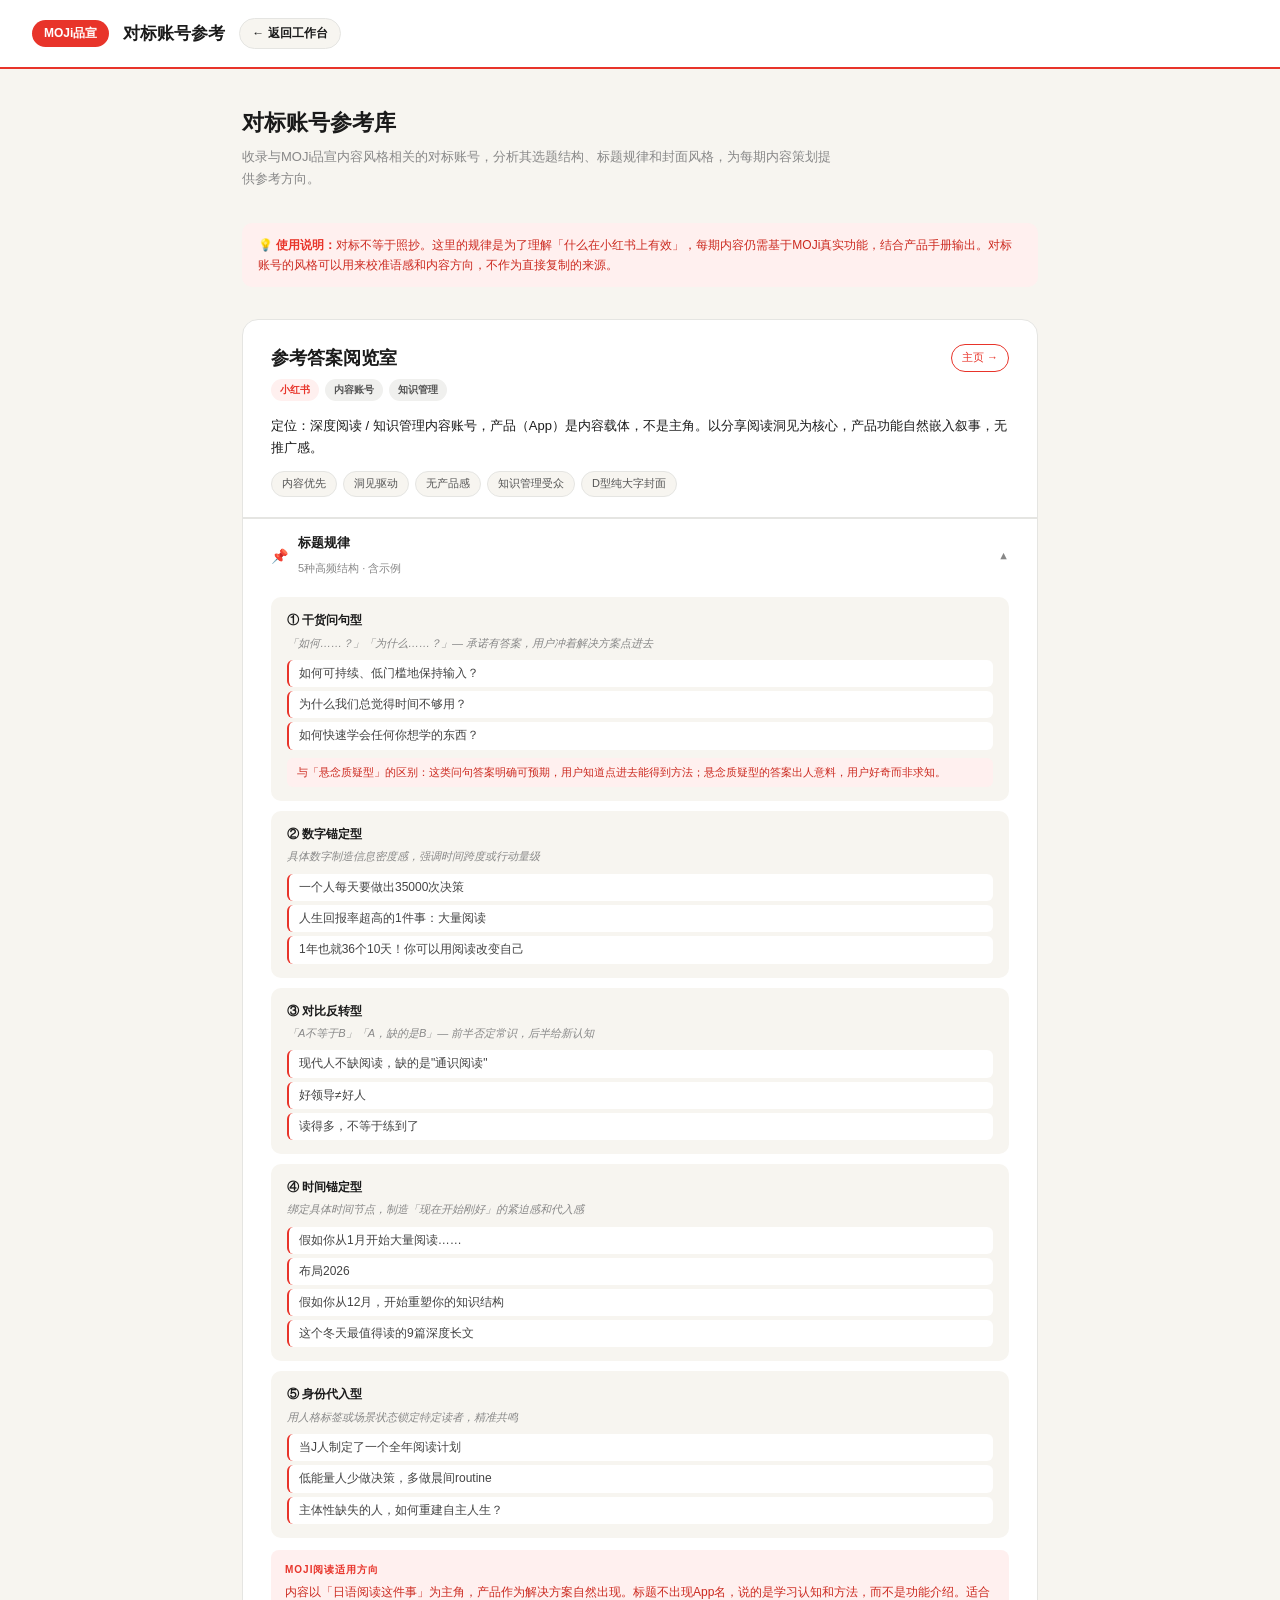
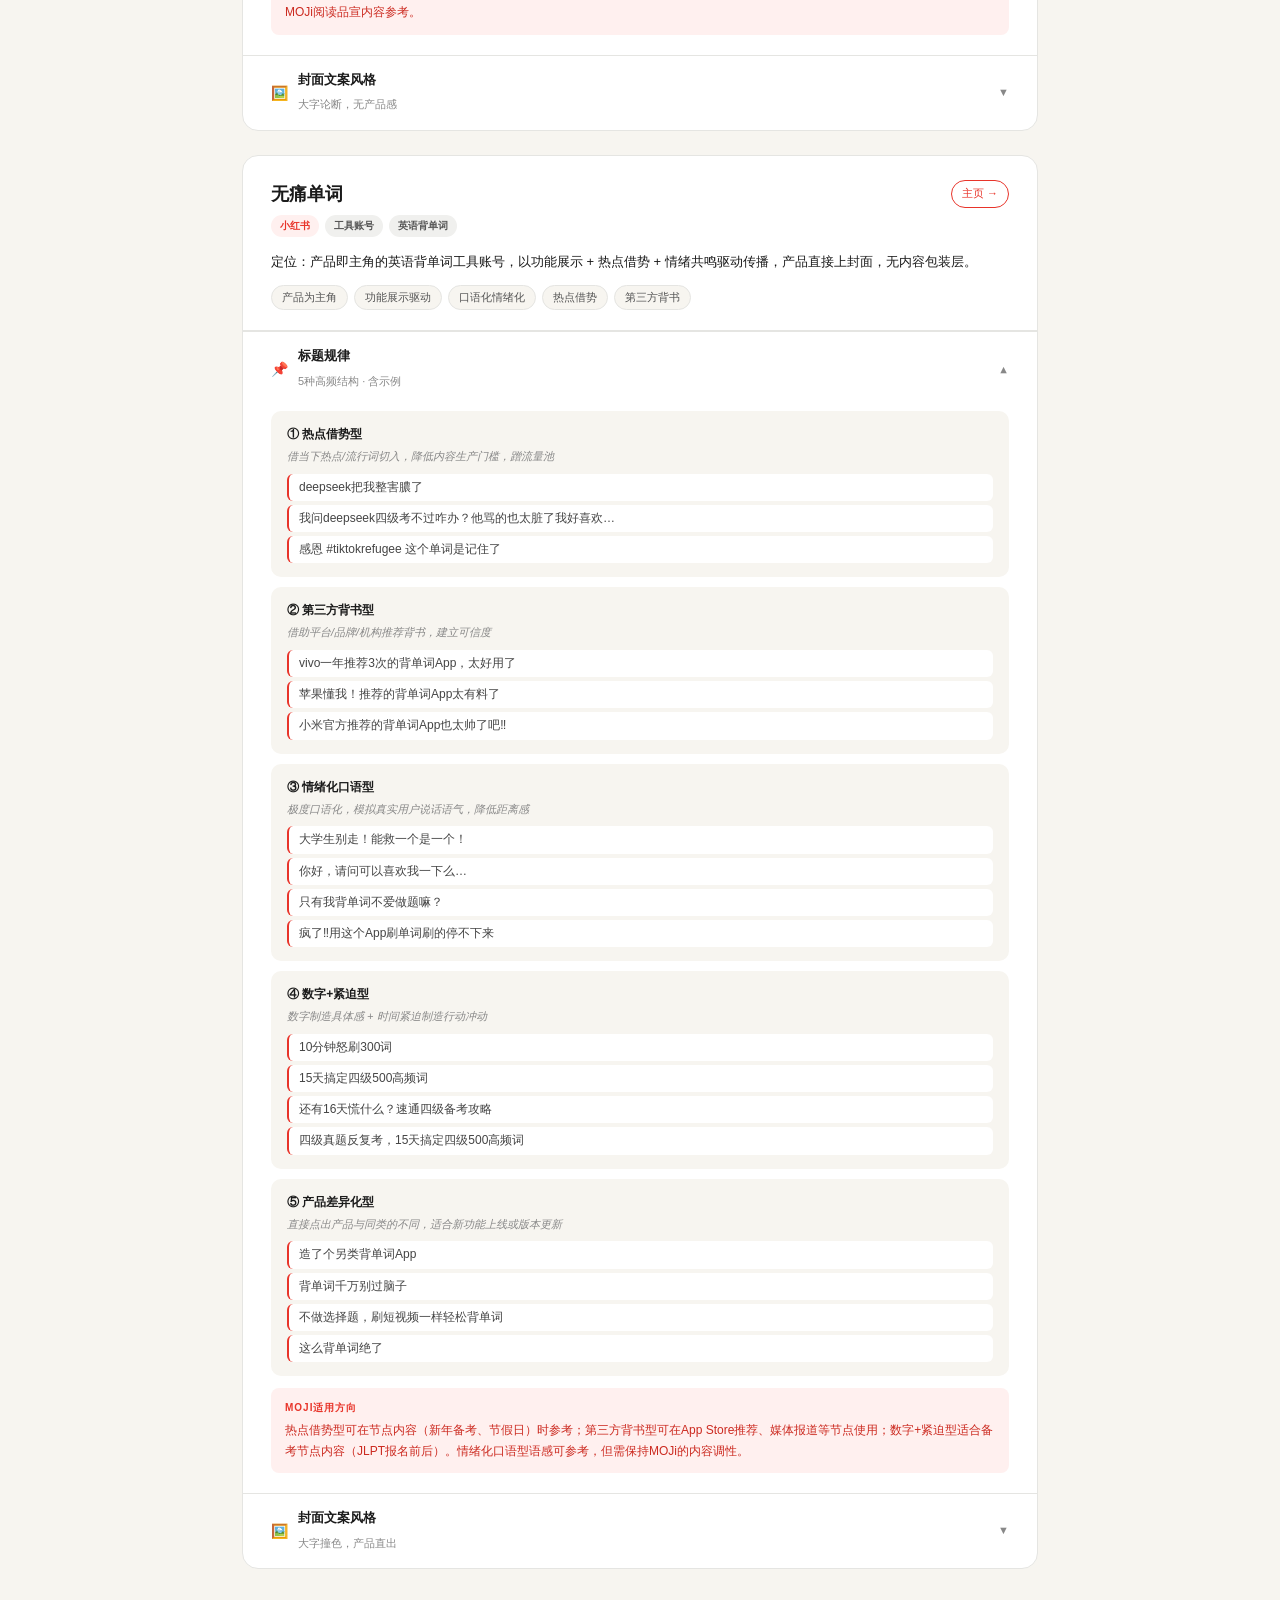
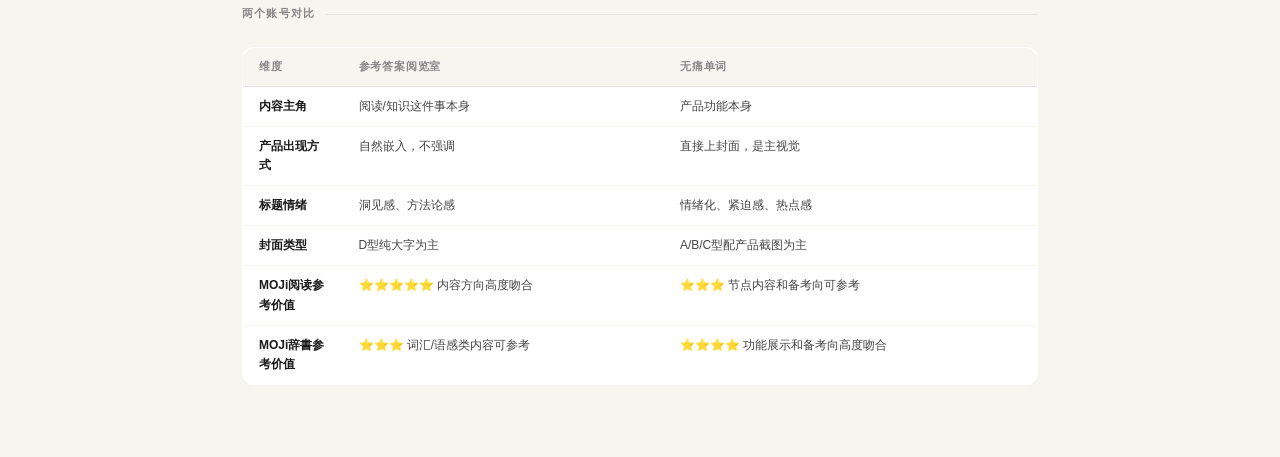
==== moji_benchmark.html @ 703b2803 "Add files via upload" ====
<!DOCTYPE html>
<html lang="zh">
<head>
<meta charset="UTF-8">
<meta name="viewport" content="width=device-width, initial-scale=1.0">
<title>MOJi 对标账号参考</title>
<style>
:root {
  --red: #E8342A;
  --dark-red: #CC2A20;
  --light-red: #FFF0EF;
  --black: #1A1A1A;
  --gray: #888888;
  --bg: #F7F5F0;
  --white: #FFFFFF;
  --border: #E5E5E2;
}
* { box-sizing: border-box; margin: 0; padding: 0; }
body { font-family: -apple-system, "PingFang SC", "Helvetica Neue", sans-serif; background: var(--bg); color: var(--black); line-height: 1.6; }

.header { background: var(--white); border-bottom: 2px solid var(--red); padding: 18px 32px; display: flex; align-items: center; gap: 14px; position: sticky; top: 0; z-index: 100; }
.header-logo { background: var(--red); color: white; font-size: 12px; font-weight: 700; padding: 4px 12px; border-radius: 20px; }
.header-title { font-size: 17px; font-weight: 700; }
.header-sub { font-size: 11px; color: var(--gray); margin-left: auto; }
.back-btn { display: inline-flex; align-items: center; gap: 6px; font-size: 12px; font-weight: 600; color: var(--black); text-decoration: none; padding: 5px 12px; border: 1.5px solid var(--border); border-radius: 20px; background: var(--bg); transition: all 0.15s; }
.back-btn:hover { border-color: var(--red); color: var(--red); background: var(--light-red); }

.main { max-width: 860px; margin: 0 auto; padding: 36px 32px 72px; }

.page-title { font-size: 22px; font-weight: 700; margin-bottom: 6px; }
.page-sub { font-size: 13px; color: var(--gray); line-height: 1.7; margin-bottom: 32px; max-width: 600px; }

/* Notice box */
.notice { background: var(--light-red); border-radius: 10px; padding: 12px 16px; font-size: 12px; color: var(--dark-red); line-height: 1.7; margin-bottom: 32px; }
.notice strong { color: var(--red); }

/* Account card */
.account-card { background: var(--white); border: 1.5px solid var(--border); border-radius: 16px; overflow: hidden; margin-bottom: 24px; }
.account-card-header { padding: 24px 28px 20px; border-bottom: 1px solid var(--border); }
.account-meta { display: flex; align-items: flex-start; justify-content: space-between; gap: 16px; margin-bottom: 14px; }
.account-name { font-size: 18px; font-weight: 700; margin-bottom: 4px; }
.account-badges { display: flex; gap: 6px; flex-wrap: wrap; }
.badge { font-size: 10px; font-weight: 600; padding: 3px 9px; border-radius: 20px; }
.badge-platform { background: #FFF0EF; color: var(--red); }
.badge-type { background: #F0F0EE; color: #555; }
.account-link { font-size: 11px; color: var(--red); text-decoration: none; border: 1px solid var(--red); padding: 4px 10px; border-radius: 20px; white-space: nowrap; flex-shrink: 0; transition: all 0.15s; }
.account-link:hover { background: var(--red); color: white; }
.account-position { font-size: 13px; color: var(--black); line-height: 1.7; margin-bottom: 12px; font-weight: 500; }
.account-tags { display: flex; flex-wrap: wrap; gap: 6px; }
.account-tag { font-size: 11px; padding: 3px 10px; background: var(--bg); border: 1px solid var(--border); border-radius: 20px; color: #555; }

/* Collapse sections */
.account-card-body { padding: 0; }
.collapse-item { border-top: 1px solid var(--border); }
.collapse-trigger { display: flex; align-items: center; justify-content: space-between; padding: 14px 28px; cursor: pointer; user-select: none; transition: background 0.12s; }
.collapse-trigger:hover { background: var(--bg); }
.collapse-trigger-left { display: flex; align-items: center; gap: 10px; }
.collapse-trigger-icon { font-size: 14px; }
.collapse-trigger-title { font-size: 13px; font-weight: 600; color: var(--black); }
.collapse-trigger-hint { font-size: 11px; color: var(--gray); }
.collapse-arrow { font-size: 11px; color: var(--gray); transition: transform 0.2s; }
.collapse-item.open .collapse-arrow { transform: rotate(180deg); }
.collapse-body { display: none; padding: 4px 28px 20px; }
.collapse-item.open .collapse-body { display: block; }

/* Pattern table */
.pattern-list { display: flex; flex-direction: column; gap: 10px; }
.pattern-row { background: var(--bg); border-radius: 10px; padding: 14px 16px; }
.pattern-name { font-size: 12px; font-weight: 700; color: var(--black); margin-bottom: 4px; }
.pattern-template { font-size: 11px; color: var(--gray); margin-bottom: 8px; font-style: italic; }
.pattern-examples { display: flex; flex-direction: column; gap: 4px; }
.pattern-eg { font-size: 12px; color: #444; padding: 4px 10px; background: var(--white); border-radius: 6px; border-left: 2.5px solid var(--red); }
.pattern-tip { margin-top: 8px; font-size: 11px; color: var(--dark-red); padding: 6px 10px; background: var(--light-red); border-radius: 6px; }

/* Cover style section */
.cover-style-grid { display: grid; grid-template-columns: 1fr 1fr; gap: 10px; margin-bottom: 12px; }
.cover-style-card { background: var(--bg); border-radius: 10px; padding: 12px 14px; }
.cover-style-label { font-size: 10px; font-weight: 700; letter-spacing: 1px; text-transform: uppercase; color: var(--gray); margin-bottom: 6px; }
.cover-style-content { font-size: 12px; color: #444; line-height: 1.7; }

/* MOJi apply box */
.moji-apply { margin-top: 12px; padding: 12px 14px; background: var(--light-red); border-radius: 8px; }
.moji-apply-label { font-size: 10px; font-weight: 700; letter-spacing: 1px; text-transform: uppercase; color: var(--red); margin-bottom: 4px; }
.moji-apply-content { font-size: 12px; color: var(--dark-red); line-height: 1.7; }

/* Divider */
.section-divider { display: flex; align-items: center; gap: 10px; margin: 36px 0 24px; }
.section-divider-label { font-size: 11px; font-weight: 700; letter-spacing: 1.2px; text-transform: uppercase; color: var(--gray); white-space: nowrap; }
.section-divider-line { flex: 1; height: 1px; background: var(--border); }

/* Comparison table */
.comparison-table { width: 100%; border-collapse: collapse; background: var(--white); border-radius: 12px; overflow: hidden; border: 1px solid var(--border); }
.comparison-table th { background: var(--bg); font-size: 11px; font-weight: 700; letter-spacing: 0.8px; text-transform: uppercase; color: var(--gray); padding: 10px 16px; text-align: left; border-bottom: 1px solid var(--border); }
.comparison-table td { padding: 10px 16px; font-size: 12px; color: #444; border-bottom: 1px solid var(--bg); line-height: 1.6; vertical-align: top; }
.comparison-table tr:last-child td { border-bottom: none; }
.comparison-table td:first-child { font-weight: 600; color: var(--black); width: 100px; }
</style>
</head>
<body>

<div class="header">
  <span class="header-logo">MOJi品宣</span>
  <span class="header-title">对标账号参考</span>
  <a href="index.html" class="back-btn">← 返回工作台</a>
</div>

<div class="main">

  <div class="page-title">对标账号参考库</div>
  <div class="page-sub">收录与MOJi品宣内容风格相关的对标账号，分析其选题结构、标题规律和封面风格，为每期内容策划提供参考方向。</div>

  <div class="notice">
    💡 <strong>使用说明：</strong>对标不等于照抄。这里的规律是为了理解「什么在小红书上有效」，每期内容仍需基于MOJi真实功能，结合产品手册输出。对标账号的风格可以用来校准语感和内容方向，不作为直接复制的来源。
  </div>

  <!-- ───── 账号1：参考答案阅览室 ───── -->
  <div class="account-card">
    <div class="account-card-header">
      <div class="account-meta">
        <div>
          <div class="account-name">参考答案阅览室</div>
          <div class="account-badges" style="margin-top:6px">
            <span class="badge badge-platform">小红书</span>
            <span class="badge badge-type">内容账号</span>
            <span class="badge badge-type">知识管理</span>
          </div>
        </div>
        <a href="https://www.xiaohongshu.com/user/profile/5d44e926000000001100d215" target="_blank" class="account-link">主页 →</a>
      </div>
      <div class="account-position">定位：深度阅读 / 知识管理内容账号，产品（App）是内容载体，不是主角。以分享阅读洞见为核心，产品功能自然嵌入叙事，无推广感。</div>
      <div class="account-tags">
        <span class="account-tag">内容优先</span>
        <span class="account-tag">洞见驱动</span>
        <span class="account-tag">无产品感</span>
        <span class="account-tag">知识管理受众</span>
        <span class="account-tag">D型纯大字封面</span>
      </div>
    </div>

    <div class="account-card-body">

      <!-- 标题规律 -->
      <div class="collapse-item open">
        <div class="collapse-trigger" onclick="toggleCollapse(this.parentElement)">
          <div class="collapse-trigger-left">
            <span class="collapse-trigger-icon">📌</span>
            <div>
              <div class="collapse-trigger-title">标题规律</div>
              <span class="collapse-trigger-hint">5种高频结构 · 含示例</span>
            </div>
          </div>
          <span class="collapse-arrow">▼</span>
        </div>
        <div class="collapse-body">
          <div class="pattern-list">

            <div class="pattern-row">
              <div class="pattern-name">① 干货问句型</div>
              <div class="pattern-template">「如何……？」「为什么……？」— 承诺有答案，用户冲着解决方案点进去</div>
              <div class="pattern-examples">
                <div class="pattern-eg">如何可持续、低门槛地保持输入？</div>
                <div class="pattern-eg">为什么我们总觉得时间不够用？</div>
                <div class="pattern-eg">如何快速学会任何你想学的东西？</div>
              </div>
              <div class="pattern-tip">与「悬念质疑型」的区别：这类问句答案明确可预期，用户知道点进去能得到方法；悬念质疑型的答案出人意料，用户好奇而非求知。</div>
            </div>

            <div class="pattern-row">
              <div class="pattern-name">② 数字锚定型</div>
              <div class="pattern-template">具体数字制造信息密度感，强调时间跨度或行动量级</div>
              <div class="pattern-examples">
                <div class="pattern-eg">一个人每天要做出35000次决策</div>
                <div class="pattern-eg">人生回报率超高的1件事：大量阅读</div>
                <div class="pattern-eg">1年也就36个10天！你可以用阅读改变自己</div>
              </div>
            </div>

            <div class="pattern-row">
              <div class="pattern-name">③ 对比反转型</div>
              <div class="pattern-template">「A不等于B」「A，缺的是B」— 前半否定常识，后半给新认知</div>
              <div class="pattern-examples">
                <div class="pattern-eg">现代人不缺阅读，缺的是"通识阅读"</div>
                <div class="pattern-eg">好领导≠好人</div>
                <div class="pattern-eg">读得多，不等于练到了</div>
              </div>
            </div>

            <div class="pattern-row">
              <div class="pattern-name">④ 时间锚定型</div>
              <div class="pattern-template">绑定具体时间节点，制造「现在开始刚好」的紧迫感和代入感</div>
              <div class="pattern-examples">
                <div class="pattern-eg">假如你从1月开始大量阅读……</div>
                <div class="pattern-eg">布局2026</div>
                <div class="pattern-eg">假如你从12月，开始重塑你的知识结构</div>
                <div class="pattern-eg">这个冬天最值得读的9篇深度长文</div>
              </div>
            </div>

            <div class="pattern-row">
              <div class="pattern-name">⑤ 身份代入型</div>
              <div class="pattern-template">用人格标签或场景状态锁定特定读者，精准共鸣</div>
              <div class="pattern-examples">
                <div class="pattern-eg">当J人制定了一个全年阅读计划</div>
                <div class="pattern-eg">低能量人少做决策，多做晨间routine</div>
                <div class="pattern-eg">主体性缺失的人，如何重建自主人生？</div>
              </div>
            </div>

          </div>
          <div class="moji-apply">
            <div class="moji-apply-label">MOJi阅读适用方向</div>
            <div class="moji-apply-content">内容以「日语阅读这件事」为主角，产品作为解决方案自然出现。标题不出现App名，说的是学习认知和方法，而不是功能介绍。适合MOJi阅读品宣内容参考。</div>
          </div>
        </div>
      </div>

      <!-- 封面风格 -->
      <div class="collapse-item">
        <div class="collapse-trigger" onclick="toggleCollapse(this.parentElement)">
          <div class="collapse-trigger-left">
            <span class="collapse-trigger-icon">🖼️</span>
            <div>
              <div class="collapse-trigger-title">封面文案风格</div>
              <span class="collapse-trigger-hint">大字论断，无产品感</span>
            </div>
          </div>
          <span class="collapse-arrow">▼</span>
        </div>
        <div class="collapse-body">
          <div class="cover-style-grid">
            <div class="cover-style-card">
              <div class="cover-style-label">文字特征</div>
              <div class="cover-style-content">大字、论断式，不是疑问式。直接放核心观点，不解释、不铺垫。像在分享一个洞见，而不是推销产品。</div>
            </div>
            <div class="cover-style-card">
              <div class="cover-style-label">视觉特征</div>
              <div class="cover-style-content">D型为主（纯大字无手机），偶尔配手机截图作辅助视觉。文字是主角，画面是背景。无产品logo主导版面。</div>
            </div>
            <div class="cover-style-card">
              <div class="cover-style-label">色调</div>
              <div class="cover-style-content">克制、低饱和。黑白灰为主，无撞色，无促销感。视觉语言传递的是「知识/深度」而非「工具/促销」。</div>
            </div>
            <div class="cover-style-card">
              <div class="cover-style-label">示例封面文案</div>
              <div class="cover-style-content">「像刷小红书一样刷文章」<br>「深度阅读，就是节约时间」<br>「每一次阅读，都是复利」</div>
            </div>
          </div>
        </div>
      </div>

    </div>
  </div>


  <!-- ───── 账号2：无痛单词 ───── -->
  <div class="account-card">
    <div class="account-card-header">
      <div class="account-meta">
        <div>
          <div class="account-name">无痛单词</div>
          <div class="account-badges" style="margin-top:6px">
            <span class="badge badge-platform">小红书</span>
            <span class="badge badge-type">工具账号</span>
            <span class="badge badge-type">英语背单词</span>
          </div>
        </div>
        <a href="https://www.xiaohongshu.com/user/profile/61347079000000001f039513" target="_blank" class="account-link">主页 →</a>
      </div>
      <div class="account-position">定位：产品即主角的英语背单词工具账号，以功能展示 + 热点借势 + 情绪共鸣驱动传播，产品直接上封面，无内容包装层。</div>
      <div class="account-tags">
        <span class="account-tag">产品为主角</span>
        <span class="account-tag">功能展示驱动</span>
        <span class="account-tag">口语化情绪化</span>
        <span class="account-tag">热点借势</span>
        <span class="account-tag">第三方背书</span>
      </div>
    </div>

    <div class="account-card-body">

      <!-- 标题规律 -->
      <div class="collapse-item open">
        <div class="collapse-trigger" onclick="toggleCollapse(this.parentElement)">
          <div class="collapse-trigger-left">
            <span class="collapse-trigger-icon">📌</span>
            <div>
              <div class="collapse-trigger-title">标题规律</div>
              <span class="collapse-trigger-hint">5种高频结构 · 含示例</span>
            </div>
          </div>
          <span class="collapse-arrow">▼</span>
        </div>
        <div class="collapse-body">
          <div class="pattern-list">

            <div class="pattern-row">
              <div class="pattern-name">① 热点借势型</div>
              <div class="pattern-template">借当下热点/流行词切入，降低内容生产门槛，蹭流量池</div>
              <div class="pattern-examples">
                <div class="pattern-eg">deepseek把我整害膿了</div>
                <div class="pattern-eg">我问deepseek四级考不过咋办？他骂的也太脏了我好喜欢…</div>
                <div class="pattern-eg">感恩 #tiktokrefugee 这个单词是记住了</div>
              </div>
            </div>

            <div class="pattern-row">
              <div class="pattern-name">② 第三方背书型</div>
              <div class="pattern-template">借助平台/品牌/机构推荐背书，建立可信度</div>
              <div class="pattern-examples">
                <div class="pattern-eg">vivo一年推荐3次的背单词App，太好用了</div>
                <div class="pattern-eg">苹果懂我！推荐的背单词App太有料了</div>
                <div class="pattern-eg">小米官方推荐的背单词App也太帅了吧‼️</div>
              </div>
            </div>

            <div class="pattern-row">
              <div class="pattern-name">③ 情绪化口语型</div>
              <div class="pattern-template">极度口语化，模拟真实用户说话语气，降低距离感</div>
              <div class="pattern-examples">
                <div class="pattern-eg">大学生别走！能救一个是一个！</div>
                <div class="pattern-eg">你好，请问可以喜欢我一下么…</div>
                <div class="pattern-eg">只有我背单词不爱做题嘛？</div>
                <div class="pattern-eg">疯了‼️用这个App刷单词刷的停不下来</div>
              </div>
            </div>

            <div class="pattern-row">
              <div class="pattern-name">④ 数字+紧迫型</div>
              <div class="pattern-template">数字制造具体感 + 时间紧迫制造行动冲动</div>
              <div class="pattern-examples">
                <div class="pattern-eg">10分钟怒刷300词</div>
                <div class="pattern-eg">15天搞定四级500高频词</div>
                <div class="pattern-eg">还有16天慌什么？速通四级备考攻略</div>
                <div class="pattern-eg">四级真题反复考，15天搞定四级500高频词</div>
              </div>
            </div>

            <div class="pattern-row">
              <div class="pattern-name">⑤ 产品差异化型</div>
              <div class="pattern-template">直接点出产品与同类的不同，适合新功能上线或版本更新</div>
              <div class="pattern-examples">
                <div class="pattern-eg">造了个另类背单词App</div>
                <div class="pattern-eg">背单词千万别过脑子</div>
                <div class="pattern-eg">不做选择题，刷短视频一样轻松背单词</div>
                <div class="pattern-eg">这么背单词绝了</div>
              </div>
            </div>

          </div>
          <div class="moji-apply">
            <div class="moji-apply-label">MOJi适用方向</div>
            <div class="moji-apply-content">热点借势型可在节点内容（新年备考、节假日）时参考；第三方背书型可在App Store推荐、媒体报道等节点使用；数字+紧迫型适合备考节点内容（JLPT报名前后）。情绪化口语型语感可参考，但需保持MOJi的内容调性。</div>
          </div>
        </div>
      </div>

      <!-- 封面风格 -->
      <div class="collapse-item">
        <div class="collapse-trigger" onclick="toggleCollapse(this.parentElement)">
          <div class="collapse-trigger-left">
            <span class="collapse-trigger-icon">🖼️</span>
            <div>
              <div class="collapse-trigger-title">封面文案风格</div>
              <span class="collapse-trigger-hint">大字撞色，产品直出</span>
            </div>
          </div>
          <span class="collapse-arrow">▼</span>
        </div>
        <div class="collapse-body">
          <div class="cover-style-grid">
            <div class="cover-style-card">
              <div class="cover-style-label">文字特征</div>
              <div class="cover-style-content">大字撞色，极度口语化，情绪浓度高。封面直接标注产品名，像用户自发晒图，不像品牌广告。</div>
            </div>
            <div class="cover-style-card">
              <div class="cover-style-label">视觉特征</div>
              <div class="cover-style-content">产品截图/App Icon直接上封面，A/B/C型为主。配色高饱和（橙+绿+黑+白），视觉冲击强，无克制感。</div>
            </div>
            <div class="cover-style-card">
              <div class="cover-style-label">色调</div>
              <div class="cover-style-content">橙色、绿色、黑色为主色，高对比度。传递活力、轻松、年轻化氛围，与「无痛」品牌调性一致。</div>
            </div>
            <div class="cover-style-card">
              <div class="cover-style-label">示例封面文案</div>
              <div class="cover-style-content">「背单词千万别过脑子」<br>「抱紧佛脚，四级必过」<br>「BANG！一键背单词」</div>
            </div>
          </div>
        </div>
      </div>

    </div>
  </div>


  <!-- ───── 账号对比总结 ───── -->
  <div class="section-divider">
    <span class="section-divider-label">两个账号对比</span>
    <div class="section-divider-line"></div>
  </div>

  <table class="comparison-table">
    <thead>
      <tr>
        <th>维度</th>
        <th>参考答案阅览室</th>
        <th>无痛单词</th>
      </tr>
    </thead>
    <tbody>
      <tr>
        <td>内容主角</td>
        <td>阅读/知识这件事本身</td>
        <td>产品功能本身</td>
      </tr>
      <tr>
        <td>产品出现方式</td>
        <td>自然嵌入，不强调</td>
        <td>直接上封面，是主视觉</td>
      </tr>
      <tr>
        <td>标题情绪</td>
        <td>洞见感、方法论感</td>
        <td>情绪化、紧迫感、热点感</td>
      </tr>
      <tr>
        <td>封面类型</td>
        <td>D型纯大字为主</td>
        <td>A/B/C型配产品截图为主</td>
      </tr>
      <tr>
        <td>MOJi阅读参考价值</td>
        <td>⭐⭐⭐⭐⭐ 内容方向高度吻合</td>
        <td>⭐⭐⭐ 节点内容和备考向可参考</td>
      </tr>
      <tr>
        <td>MOJi辞書参考价值</td>
        <td>⭐⭐⭐ 词汇/语感类内容可参考</td>
        <td>⭐⭐⭐⭐ 功能展示和备考向高度吻合</td>
      </tr>
    </tbody>
  </table>

</div>

<script>
function toggleCollapse(item) {
  item.classList.toggle('open');
}
</script>
</body>
</html>
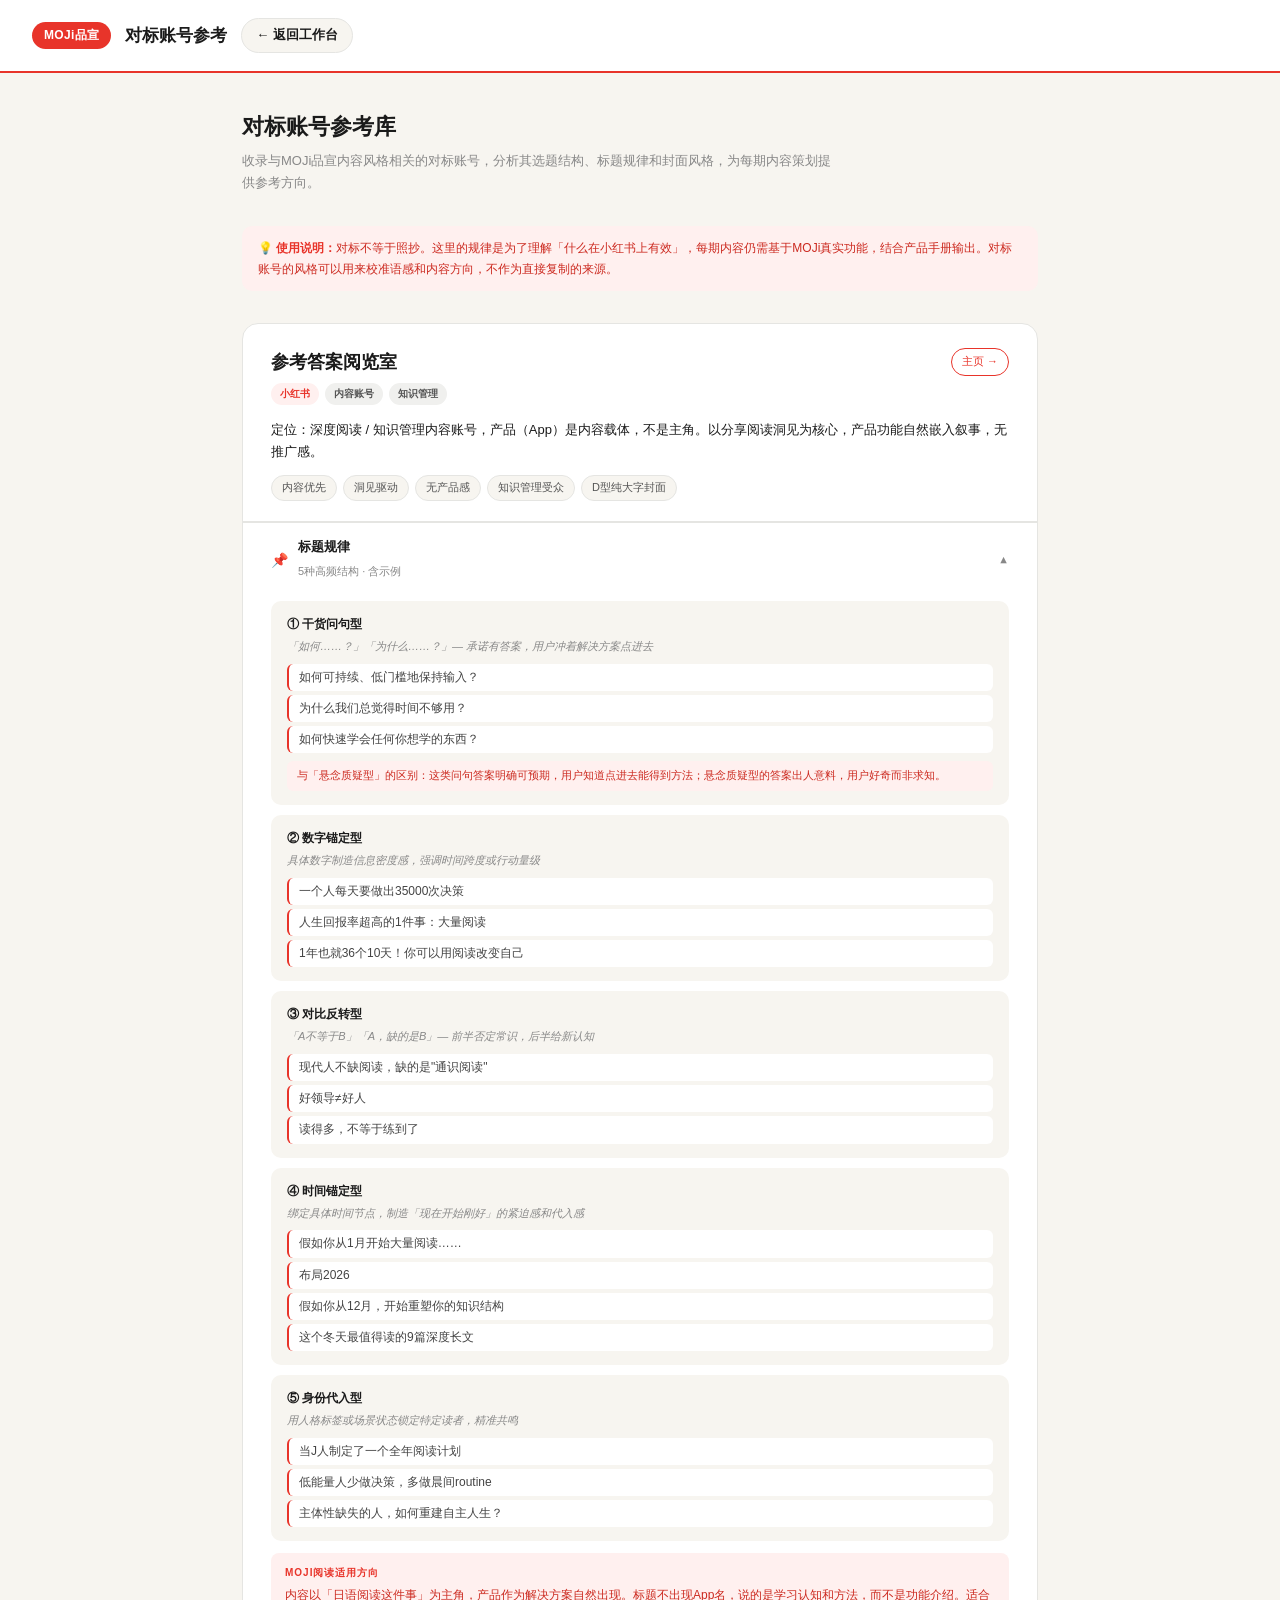
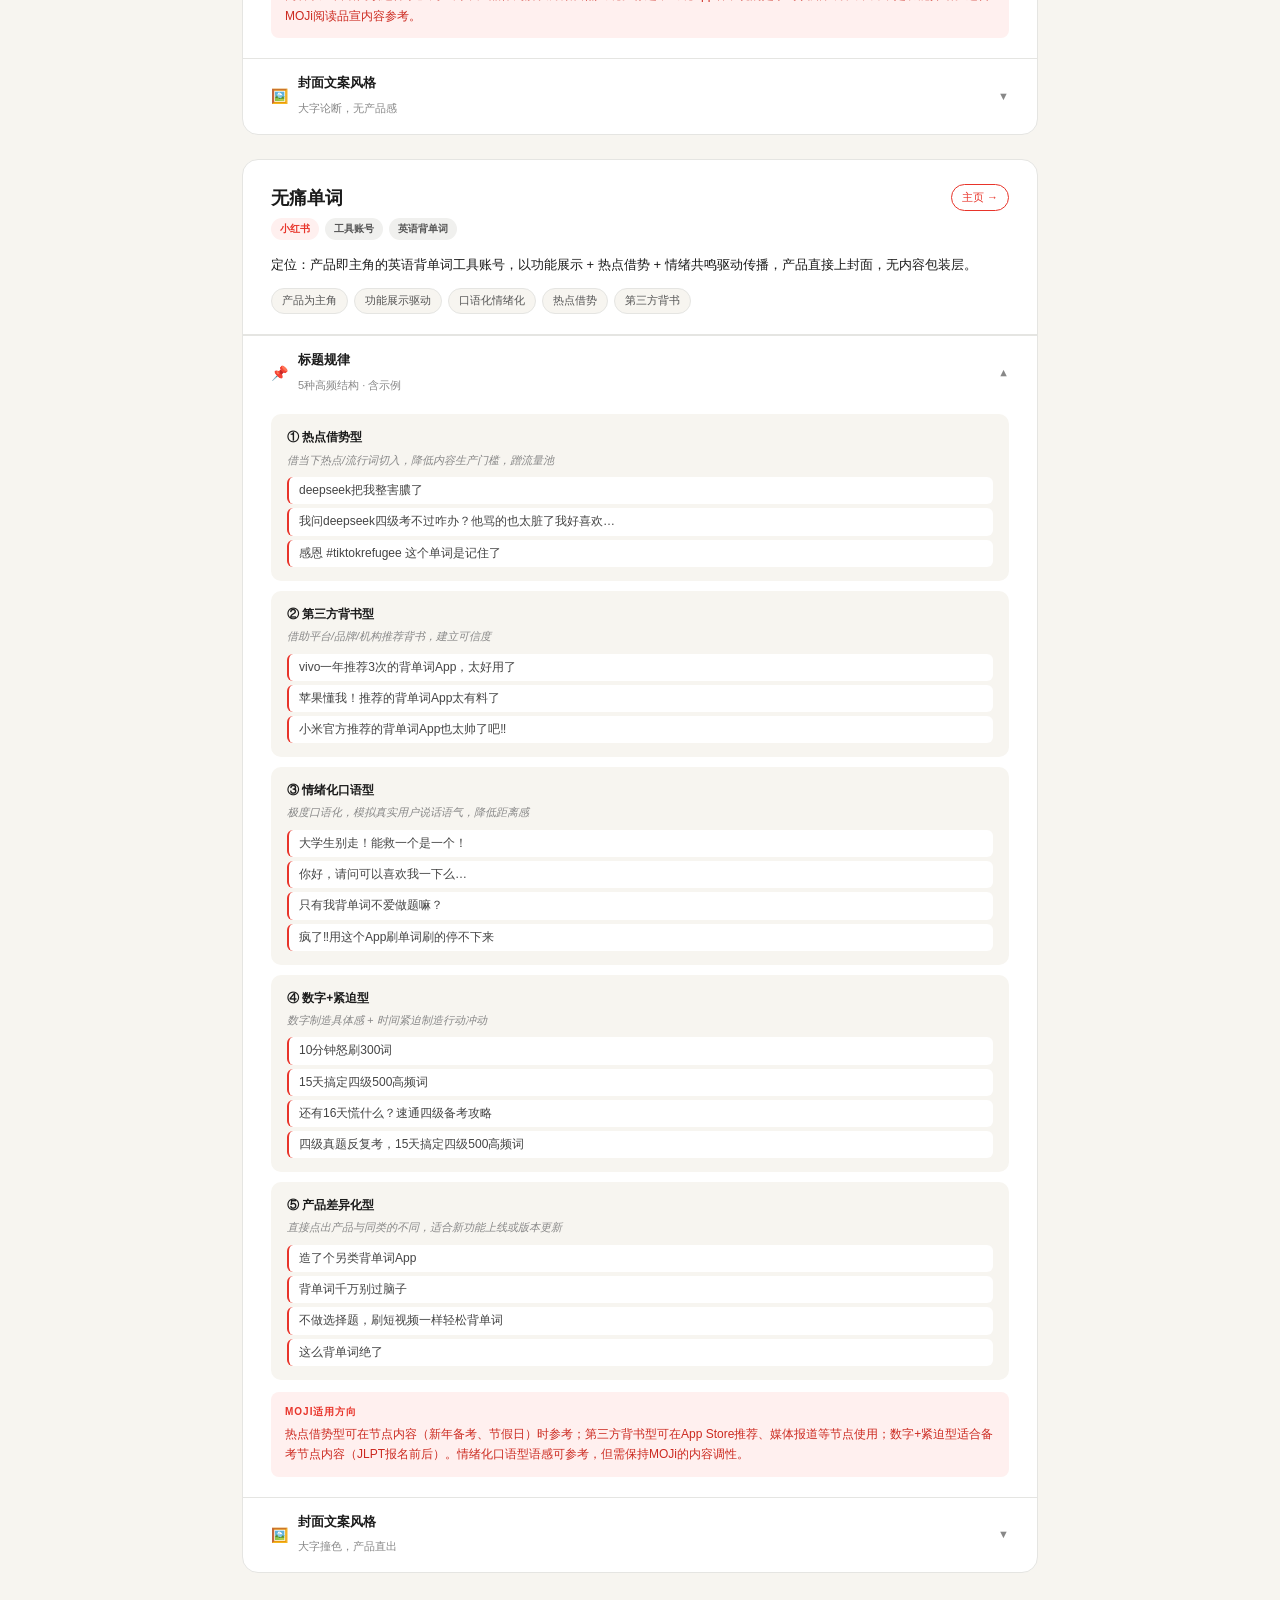
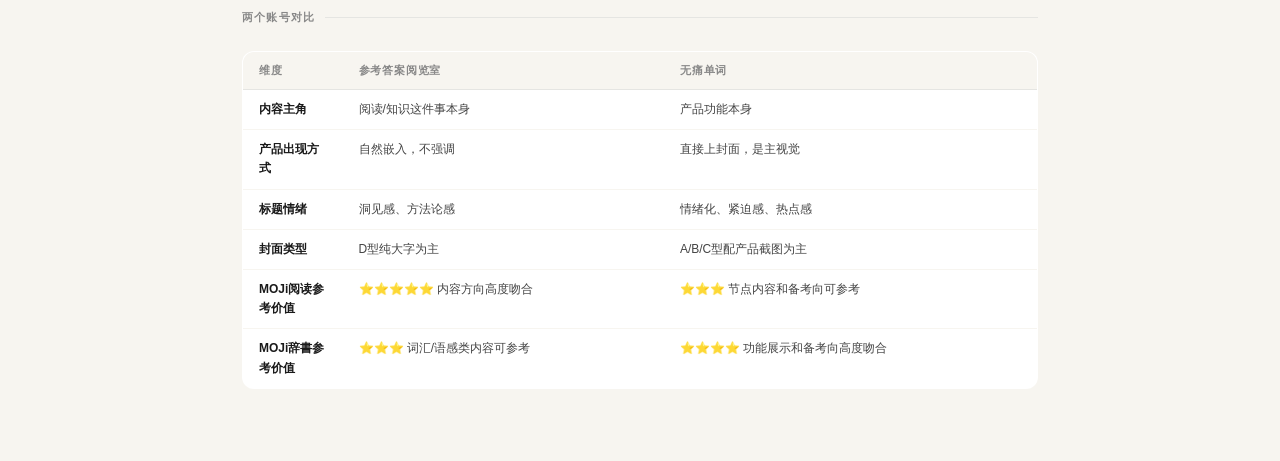
==== commit 4c310091: "Add files via upload" ====
--- a/moji_benchmark.html
+++ b/moji_benchmark.html
@@ -4,27 +4,8 @@
 <meta charset="UTF-8">
 <meta name="viewport" content="width=device-width, initial-scale=1.0">
 <title>MOJi 对标账号参考</title>
+<link rel="stylesheet" href="shared.css">
 <style>
-:root {
-  --red: #E8342A;
-  --dark-red: #CC2A20;
-  --light-red: #FFF0EF;
-  --black: #1A1A1A;
-  --gray: #888888;
-  --bg: #F7F5F0;
-  --white: #FFFFFF;
-  --border: #E5E5E2;
-}
-* { box-sizing: border-box; margin: 0; padding: 0; }
-body { font-family: -apple-system, "PingFang SC", "Helvetica Neue", sans-serif; background: var(--bg); color: var(--black); line-height: 1.6; }
-
-.header { background: var(--white); border-bottom: 2px solid var(--red); padding: 18px 32px; display: flex; align-items: center; gap: 14px; position: sticky; top: 0; z-index: 100; }
-.header-logo { background: var(--red); color: white; font-size: 12px; font-weight: 700; padding: 4px 12px; border-radius: 20px; }
-.header-title { font-size: 17px; font-weight: 700; }
-.header-sub { font-size: 11px; color: var(--gray); margin-left: auto; }
-.back-btn { display: inline-flex; align-items: center; gap: 6px; font-size: 12px; font-weight: 600; color: var(--black); text-decoration: none; padding: 5px 12px; border: 1.5px solid var(--border); border-radius: 20px; background: var(--bg); transition: all 0.15s; }
-.back-btn:hover { border-color: var(--red); color: var(--red); background: var(--light-red); }
-
 .main { max-width: 860px; margin: 0 auto; padding: 36px 32px 72px; }
 
 .page-title { font-size: 22px; font-weight: 700; margin-bottom: 6px; }
--- a/shared.css
+++ b/shared.css
@@ -0,0 +1,86 @@
+/* ============================================
+   MOJi 品宣工作台 · 公共样式
+   Brand toolkit shared styles
+   ============================================ */
+
+/* ── 颜色变量 ── */
+:root {
+  --red: #E8342A;
+  --dark-red: #CC2A20;
+  --light-red: #FFF0EF;
+  --black: #1A1A1A;
+  --gray: #888888;
+  --light-gray: #F0F0EE;
+  --bg: #F7F5F0;
+  --white: #FFFFFF;
+  --border: #E5E5E2;
+  --blue: #185FA5;
+  --step-line: #E5E5E2;
+}
+
+/* ── Reset ── */
+* { box-sizing: border-box; margin: 0; padding: 0; }
+
+body {
+  font-family: -apple-system, "PingFang SC", "Helvetica Neue", sans-serif;
+  background: var(--bg);
+  color: var(--black);
+  line-height: 1.6;
+}
+
+/* ── Header (5 个页面统一) ── */
+.header {
+  background: var(--white);
+  border-bottom: 2px solid var(--red);
+  padding: 18px 32px;
+  display: flex;
+  align-items: center;
+  gap: 14px;
+  position: sticky;
+  top: 0;
+  z-index: 100;
+}
+.header-logo {
+  background: var(--red);
+  color: white;
+  font-size: 12px;
+  font-weight: 700;
+  padding: 4px 12px;
+  border-radius: 20px;
+  letter-spacing: 0.3px;
+  flex-shrink: 0;
+}
+.header-title { font-size: 17px; font-weight: 700; }
+.header-sub {
+  font-size: 11px;
+  color: var(--gray);
+  margin-left: auto;
+  white-space: nowrap;
+}
+
+/* ── 返回按钮 ── */
+.back-btn {
+  display: inline-flex;
+  align-items: center;
+  gap: 6px;
+  font-size: 13px;
+  font-weight: 600;
+  color: var(--black);
+  text-decoration: none;
+  padding: 6px 14px;
+  border: 1.5px solid var(--border);
+  border-radius: 20px;
+  background: var(--bg);
+  transition: all 0.15s;
+}
+.back-btn:hover {
+  border-color: var(--red);
+  color: var(--red);
+  background: var(--light-red);
+}
+
+/* ── 移动端 header 适配 ── */
+@media (max-width: 720px) {
+  .header { padding: 16px 20px; }
+  .header-sub { display: none; }
+}
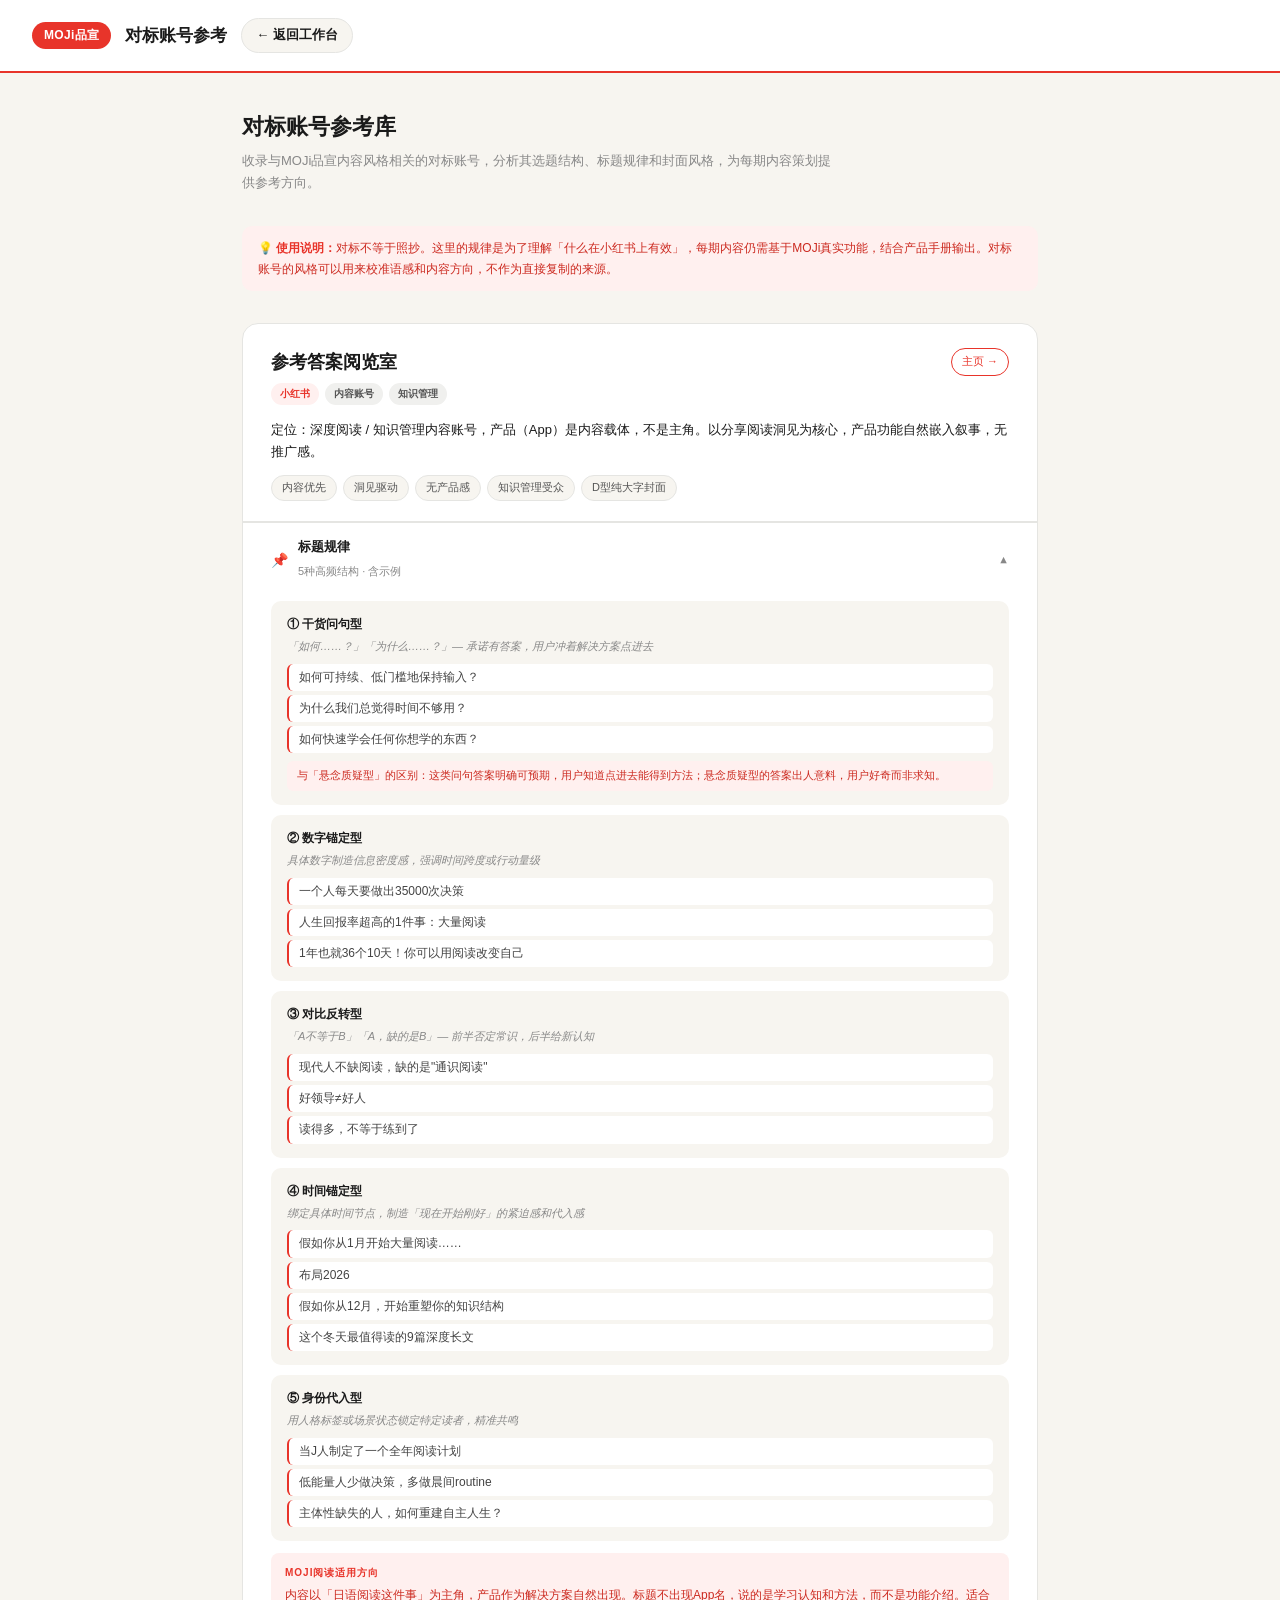
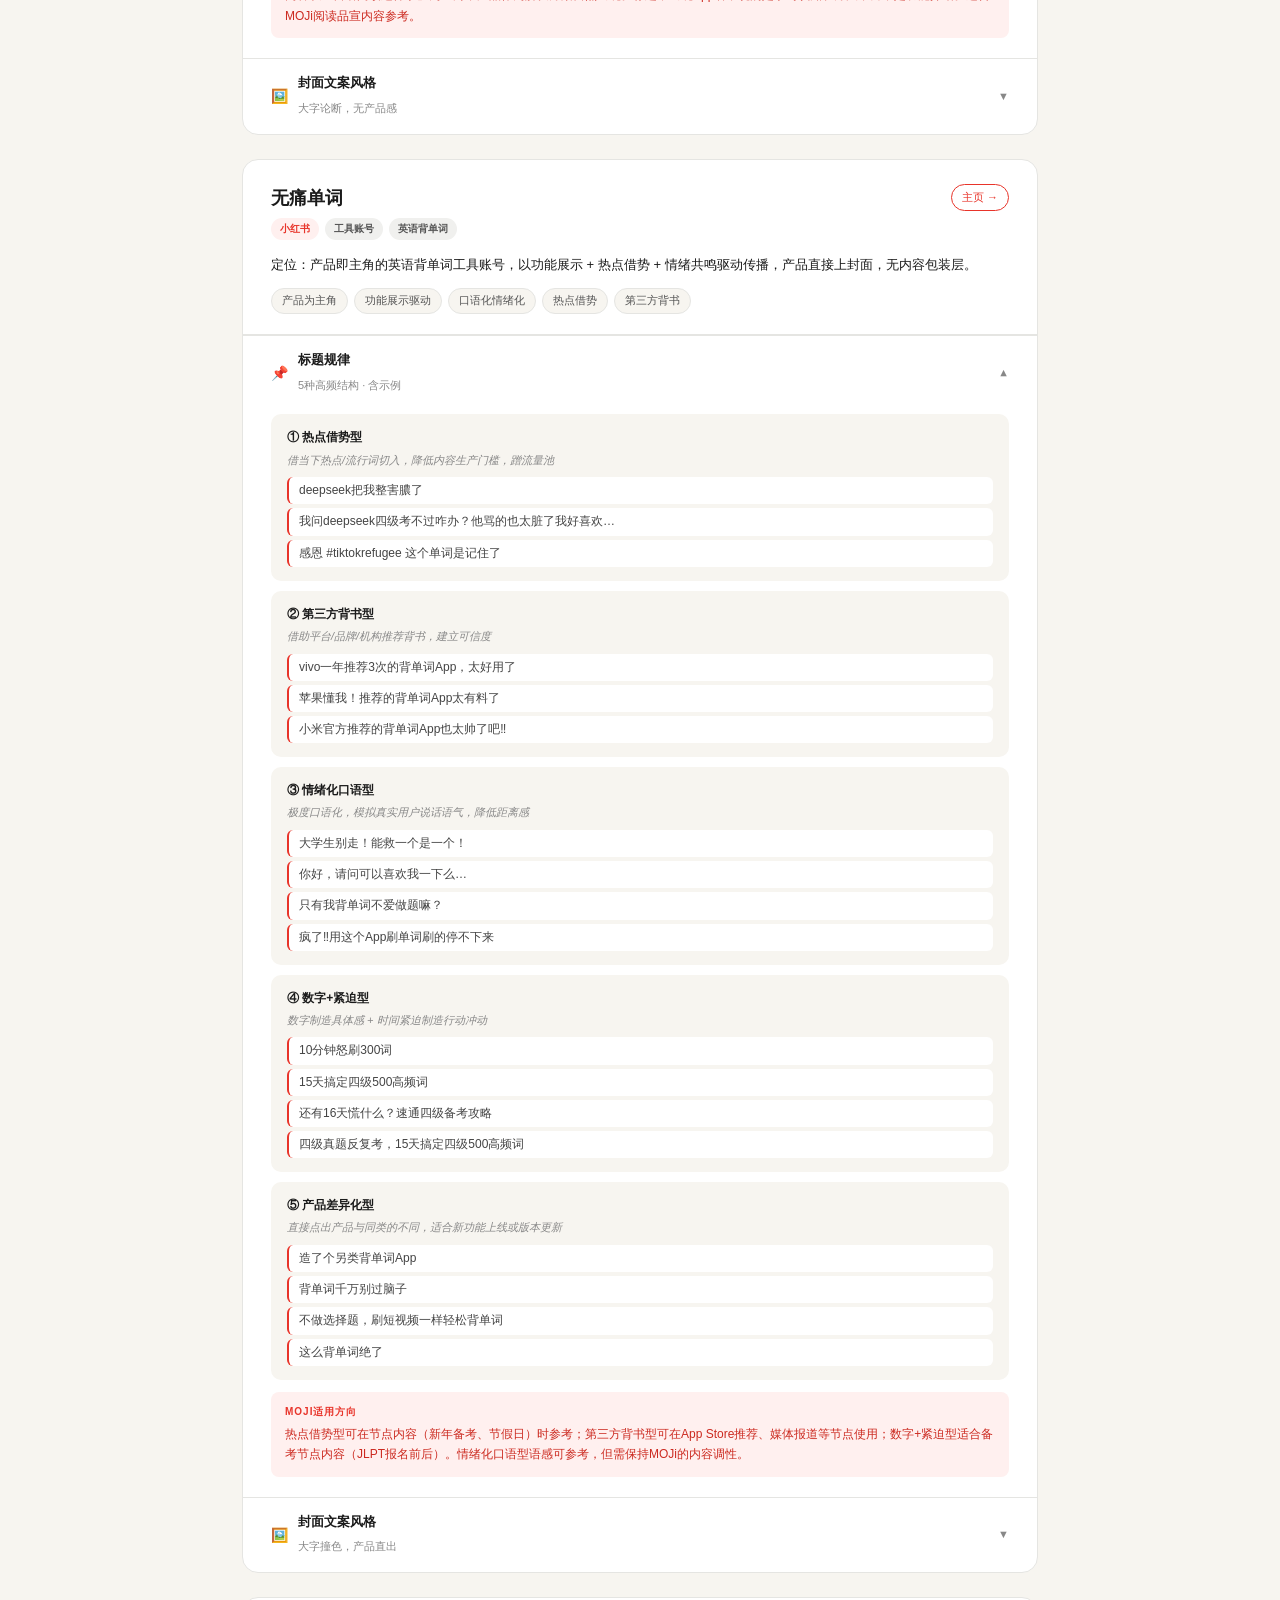
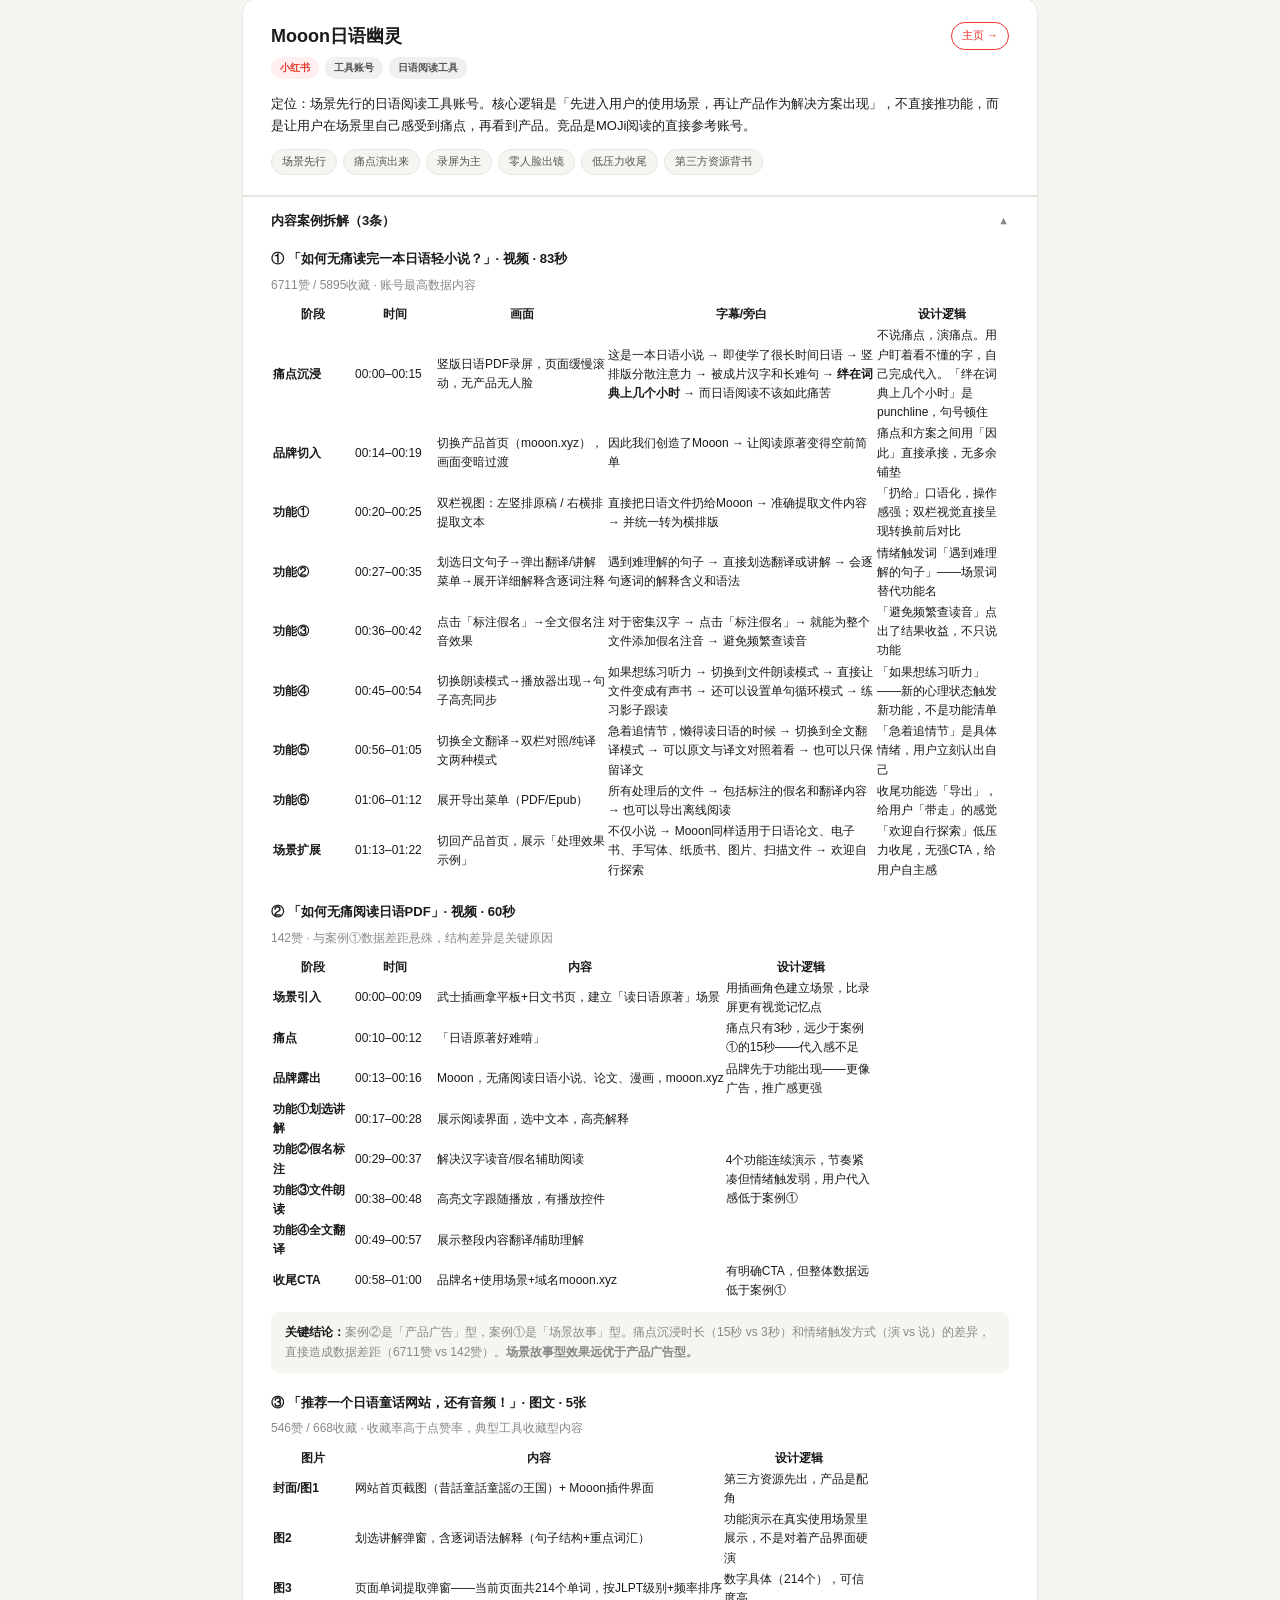
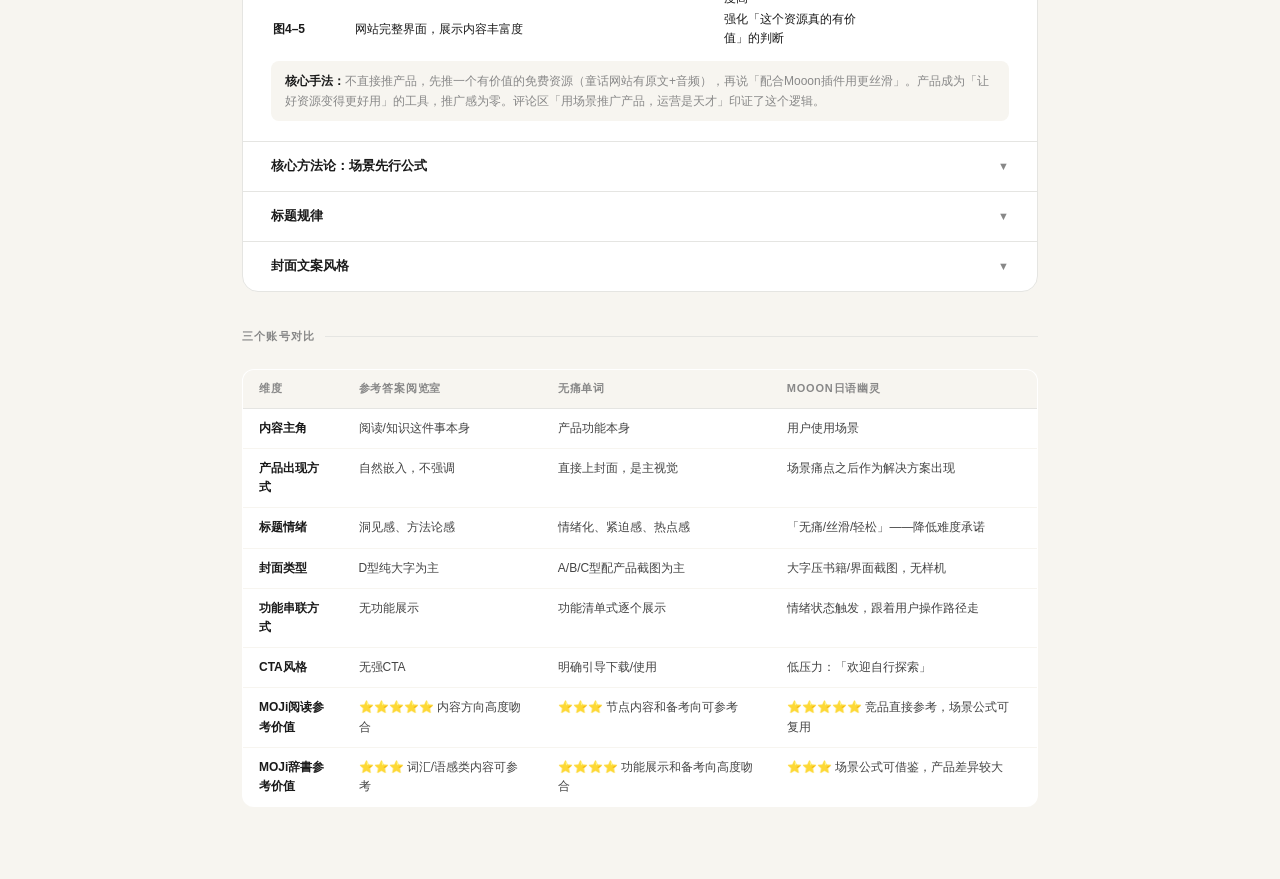
==== commit 1a2dbd2e: "Add files via upload" ====
--- a/moji_benchmark.html
+++ b/moji_benchmark.html
@@ -373,9 +373,254 @@
   </div>
 
 
+  <!-- ───── 账号3：Mooon日语幽灵 ───── -->
+  <div class="account-card">
+    <div class="account-card-header">
+      <div class="account-meta">
+        <div>
+          <div class="account-name">Mooon日语幽灵</div>
+          <div class="account-badges" style="margin-top:6px">
+            <span class="badge badge-platform">小红书</span>
+            <span class="badge badge-type">工具账号</span>
+            <span class="badge badge-type">日语阅读工具</span>
+          </div>
+        </div>
+        <a href="https://www.xiaohongshu.com/user/profile/6760a99e000000000402d3f3" target="_blank" class="account-link">主页 →</a>
+      </div>
+      <div class="account-position">定位：场景先行的日语阅读工具账号。核心逻辑是「先进入用户的使用场景，再让产品作为解决方案出现」，不直接推功能，而是让用户在场景里自己感受到痛点，再看到产品。竞品是MOJi阅读的直接参考账号。</div>
+      <div class="account-tags">
+        <span class="account-tag">场景先行</span>
+        <span class="account-tag">痛点演出来</span>
+        <span class="account-tag">录屏为主</span>
+        <span class="account-tag">零人脸出镜</span>
+        <span class="account-tag">低压力收尾</span>
+        <span class="account-tag">第三方资源背书</span>
+      </div>
+    </div>
+
+    <div class="account-card-body">
+
+      <!-- 内容拆解 -->
+      <div class="collapse-item open" onclick="toggleCollapse(this)">
+        <div class="collapse-trigger">
+          <div class="collapse-trigger-title">内容案例拆解（3条）</div>
+          <div class="collapse-arrow">▼</div>
+        </div>
+        <div class="collapse-body">
+
+          <!-- 案例1 -->
+          <div style="margin-bottom:20px">
+            <div style="font-size:13px;font-weight:700;color:var(--black);margin-bottom:6px">① 「如何无痛读完一本日语轻小说？」· 视频 · 83秒</div>
+            <div style="font-size:12px;color:var(--gray);margin-bottom:8px">6711赞 / 5895收藏 · 账号最高数据内容</div>
+            <table class="compare-table" style="font-size:12px">
+              <thead>
+                <tr><th style="width:80px">阶段</th><th style="width:80px">时间</th><th>画面</th><th>字幕/旁白</th><th style="width:130px">设计逻辑</th></tr>
+              </thead>
+              <tbody>
+                <tr>
+                  <td><strong>痛点沉浸</strong></td>
+                  <td>00:00–00:15</td>
+                  <td>竖版日语PDF录屏，页面缓慢滚动，无产品无人脸</td>
+                  <td>这是一本日语小说 → 即使学了很长时间日语 → 竖排版分散注意力 → 被成片汉字和长难句 → <strong>绊在词典上几个小时</strong> → 而日语阅读不该如此痛苦</td>
+                  <td>不说痛点，演痛点。用户盯着看不懂的字，自己完成代入。「绊在词典上几个小时」是punchline，句号顿住</td>
+                </tr>
+                <tr>
+                  <td><strong>品牌切入</strong></td>
+                  <td>00:14–00:19</td>
+                  <td>切换产品首页（mooon.xyz），画面变暗过渡</td>
+                  <td>因此我们创造了Mooon → 让阅读原著变得空前简单</td>
+                  <td>痛点和方案之间用「因此」直接承接，无多余铺垫</td>
+                </tr>
+                <tr>
+                  <td><strong>功能①</strong></td>
+                  <td>00:20–00:25</td>
+                  <td>双栏视图：左竖排原稿 / 右横排提取文本</td>
+                  <td>直接把日语文件扔给Mooon → 准确提取文件内容 → 并统一转为横排版</td>
+                  <td>「扔给」口语化，操作感强；双栏视觉直接呈现转换前后对比</td>
+                </tr>
+                <tr>
+                  <td><strong>功能②</strong></td>
+                  <td>00:27–00:35</td>
+                  <td>划选日文句子→弹出翻译/讲解菜单→展开详细解释含逐词注释</td>
+                  <td>遇到难理解的句子 → 直接划选翻译或讲解 → 会逐句逐词的解释含义和语法</td>
+                  <td>情绪触发词「遇到难理解的句子」——场景词替代功能名</td>
+                </tr>
+                <tr>
+                  <td><strong>功能③</strong></td>
+                  <td>00:36–00:42</td>
+                  <td>点击「标注假名」→全文假名注音效果</td>
+                  <td>对于密集汉字 → 点击「标注假名」→ 就能为整个文件添加假名注音 → 避免频繁查读音</td>
+                  <td>「避免频繁查读音」点出了结果收益，不只说功能</td>
+                </tr>
+                <tr>
+                  <td><strong>功能④</strong></td>
+                  <td>00:45–00:54</td>
+                  <td>切换朗读模式→播放器出现→句子高亮同步</td>
+                  <td>如果想练习听力 → 切换到文件朗读模式 → 直接让文件变成有声书 → 还可以设置单句循环模式 → 练习影子跟读</td>
+                  <td>「如果想练习听力」——新的心理状态触发新功能，不是功能清单</td>
+                </tr>
+                <tr>
+                  <td><strong>功能⑤</strong></td>
+                  <td>00:56–01:05</td>
+                  <td>切换全文翻译→双栏对照/纯译文两种模式</td>
+                  <td>急着追情节，懒得读日语的时候 → 切换到全文翻译模式 → 可以原文与译文对照着看 → 也可以只保留译文</td>
+                  <td>「急着追情节」是具体情绪，用户立刻认出自己</td>
+                </tr>
+                <tr>
+                  <td><strong>功能⑥</strong></td>
+                  <td>01:06–01:12</td>
+                  <td>展开导出菜单（PDF/Epub）</td>
+                  <td>所有处理后的文件 → 包括标注的假名和翻译内容 → 也可以导出离线阅读</td>
+                  <td>收尾功能选「导出」，给用户「带走」的感觉</td>
+                </tr>
+                <tr>
+                  <td><strong>场景扩展</strong></td>
+                  <td>01:13–01:22</td>
+                  <td>切回产品首页，展示「处理效果示例」</td>
+                  <td>不仅小说 → Mooon同样适用于日语论文、电子书、手写体、纸质书、图片、扫描文件 → 欢迎自行探索</td>
+                  <td>「欢迎自行探索」低压力收尾，无强CTA，给用户自主感</td>
+                </tr>
+              </tbody>
+            </table>
+          </div>
+
+          <!-- 案例2 -->
+          <div style="margin-bottom:20px">
+            <div style="font-size:13px;font-weight:700;color:var(--black);margin-bottom:6px">② 「如何无痛阅读日语PDF」· 视频 · 60秒</div>
+            <div style="font-size:12px;color:var(--gray);margin-bottom:8px">142赞 · 与案例①数据差距悬殊，结构差异是关键原因</div>
+            <table class="compare-table" style="font-size:12px">
+              <thead>
+                <tr><th style="width:80px">阶段</th><th style="width:80px">时间</th><th>内容</th><th style="width:150px">设计逻辑</th></tr>
+              </thead>
+              <tbody>
+                <tr><td><strong>场景引入</strong></td><td>00:00–00:09</td><td>武士插画拿平板+日文书页，建立「读日语原著」场景</td><td>用插画角色建立场景，比录屏更有视觉记忆点</td></tr>
+                <tr><td><strong>痛点</strong></td><td>00:10–00:12</td><td>「日语原著好难啃」</td><td>痛点只有3秒，远少于案例①的15秒——代入感不足</td></tr>
+                <tr><td><strong>品牌露出</strong></td><td>00:13–00:16</td><td>Mooon，无痛阅读日语小说、论文、漫画，mooon.xyz</td><td>品牌先于功能出现——更像广告，推广感更强</td></tr>
+                <tr><td><strong>功能①划选讲解</strong></td><td>00:17–00:28</td><td>展示阅读界面，选中文本，高亮解释</td><td rowspan="4">4个功能连续演示，节奏紧凑但情绪触发弱，用户代入感低于案例①</td></tr>
+                <tr><td><strong>功能②假名标注</strong></td><td>00:29–00:37</td><td>解决汉字读音/假名辅助阅读</td></tr>
+                <tr><td><strong>功能③文件朗读</strong></td><td>00:38–00:48</td><td>高亮文字跟随播放，有播放控件</td></tr>
+                <tr><td><strong>功能④全文翻译</strong></td><td>00:49–00:57</td><td>展示整段内容翻译/辅助理解</td></tr>
+                <tr><td><strong>收尾CTA</strong></td><td>00:58–01:00</td><td>品牌名+使用场景+域名mooon.xyz</td><td>有明确CTA，但整体数据远低于案例①</td></tr>
+              </tbody>
+            </table>
+            <div style="background:var(--bg);border-radius:8px;padding:10px 14px;font-size:12px;color:var(--gray);line-height:1.7;margin-top:10px">
+              <strong style="color:var(--black)">关键结论：</strong>案例②是「产品广告」型，案例①是「场景故事」型。痛点沉浸时长（15秒 vs 3秒）和情绪触发方式（演 vs 说）的差异，直接造成数据差距（6711赞 vs 142赞）。<strong>场景故事型效果远优于产品广告型。</strong>
+            </div>
+          </div>
+
+          <!-- 案例3 -->
+          <div>
+            <div style="font-size:13px;font-weight:700;color:var(--black);margin-bottom:6px">③ 「推荐一个日语童话网站，还有音频！」· 图文 · 5张</div>
+            <div style="font-size:12px;color:var(--gray);margin-bottom:8px">546赞 / 668收藏 · 收藏率高于点赞率，典型工具收藏型内容</div>
+            <table class="compare-table" style="font-size:12px">
+              <thead>
+                <tr><th style="width:80px">图片</th><th>内容</th><th style="width:150px">设计逻辑</th></tr>
+              </thead>
+              <tbody>
+                <tr><td><strong>封面/图1</strong></td><td>网站首页截图（昔話童話童謡の王国）+ Mooon插件界面</td><td>第三方资源先出，产品是配角</td></tr>
+                <tr><td><strong>图2</strong></td><td>划选讲解弹窗，含逐词语法解释（句子结构+重点词汇）</td><td>功能演示在真实使用场景里展示，不是对着产品界面硬演</td></tr>
+                <tr><td><strong>图3</strong></td><td>页面单词提取弹窗——当前页面共214个单词，按JLPT级别+频率排序</td><td>数字具体（214个），可信度高</td></tr>
+                <tr><td><strong>图4–5</strong></td><td>网站完整界面，展示内容丰富度</td><td>强化「这个资源真的有价值」的判断</td></tr>
+              </tbody>
+            </table>
+            <div style="background:var(--bg);border-radius:8px;padding:10px 14px;font-size:12px;color:var(--gray);line-height:1.7;margin-top:10px">
+              <strong style="color:var(--black)">核心手法：</strong>不直接推产品，先推一个有价值的免费资源（童话网站有原文+音频），再说「配合Mooon插件用更丝滑」。产品成为「让好资源变得更好用」的工具，推广感为零。评论区「用场景推广产品，运营是天才」印证了这个逻辑。
+            </div>
+          </div>
+
+        </div>
+      </div>
+
+      <!-- 核心方法论 -->
+      <div class="collapse-item" onclick="toggleCollapse(this)">
+        <div class="collapse-trigger">
+          <div class="collapse-trigger-title">核心方法论：场景先行公式</div>
+          <div class="collapse-arrow">▼</div>
+        </div>
+        <div class="collapse-body">
+          <div style="background:var(--bg);border-radius:8px;padding:12px 14px;font-size:12px;color:var(--gray);line-height:1.9;margin-bottom:14px">
+            <strong style="color:var(--black)">核心逻辑：</strong>不问「我有什么功能」，而问「用户在哪个场景里需要我」<br><br>
+            <strong style="color:var(--black)">可复用公式：</strong><br>
+            [用户真实使用场景] → [场景里的具体痛苦，演出来不要说] → [产品作为解决方案出现] → [功能演示跟着用户操作路径走，用情绪触发而非编号] → [低压力收尾/场景扩展]
+          </div>
+          <div class="principle-card" style="background:var(--bg);border-radius:8px;padding:12px 14px;font-size:12px;color:var(--gray);line-height:1.8;margin-bottom:10px">
+            <div style="font-weight:700;color:var(--black);margin-bottom:6px">① 痛点演出来，不要说出来</div>
+            录屏让用户自己盯着看不懂的东西，比说「很多人有这个痛点」更有代入感。Mooon前15秒没有产品、没有人脸，只有PDF在滚动——用户的情绪是自己产生的，不是被告知的。
+          </div>
+          <div class="principle-card" style="background:var(--bg);border-radius:8px;padding:12px 14px;font-size:12px;color:var(--gray);line-height:1.8;margin-bottom:10px">
+            <div style="font-weight:700;color:var(--black);margin-bottom:6px">② 用场景词替代功能名</div>
+            「遇到难理解的句子」比「划选讲解功能」更容易触发「这说的是我」。每个功能出现前都有一个心理状态入口：遇到难句 / 密集汉字 / 想练听力 / 急着追情节——功能是用户自己「找」到的，不是被推销的。
+          </div>
+          <div class="principle-card" style="background:var(--bg);border-radius:8px;padding:12px 14px;font-size:12px;color:var(--gray);line-height:1.8;margin-bottom:10px">
+            <div style="font-weight:700;color:var(--black);margin-bottom-6px">③ 图文用第三方资源做场景</div>
+            推荐一个有价值的免费资源，产品成为「让这个资源用起来更好」的工具。推广感从显性变隐性，收藏率（668）高于点赞率（546）——用户把它当工具指南收藏，不是当广告看。
+          </div>
+          <div class="principle-card" style="background:var(--bg);border-radius:8px;padding:12px 14px;font-size:12px;color:var(--gray);line-height:1.8">
+            <div style="font-weight:700;color:var(--black);margin-bottom:6px">④ 数据验证：场景故事 vs 产品广告</div>
+            同一账号，同类功能，不同结构：案例①（场景故事型）6711赞，案例②（产品广告型）142赞。痛点沉浸时长15秒 vs 3秒，情绪触发方式「演」vs「说」，是造成数据差距的核心变量。
+          </div>
+        </div>
+      </div>
+
+      <!-- 标题规律 -->
+      <div class="collapse-item" onclick="toggleCollapse(this)">
+        <div class="collapse-trigger">
+          <div class="collapse-trigger-title">标题规律</div>
+          <div class="collapse-arrow">▼</div>
+        </div>
+        <div class="collapse-body">
+          <div style="font-size:12px;color:var(--gray);line-height:1.8;margin-bottom:10px">账号标题高度统一，全部围绕「无痛」这个核心情绪词：</div>
+          <div style="background:var(--bg);border-radius:8px;padding:10px 14px;font-size:12px;color:var(--gray);line-height:2">
+            如何无痛读完一本日语轻小说？<br>
+            如何无痛阅读日语PDF<br>
+            无痛阅读任何日语PDF<br>
+            无痛阅读日语竖版小说<br>
+            怎样无痛读完一本日语小说原著<br>
+            如何丝滑啃完一本日语小说<br>
+            如何轻松啃完一本日语小说
+          </div>
+          <div style="background:var(--bg);border-radius:8px;padding:10px 14px;font-size:12px;color:var(--gray);line-height:1.8;margin-top:10px">
+            <strong style="color:var(--black)">标题公式：</strong>「如何/怎样 + 无痛/丝滑/轻松 + 动词 + 日语内容类型」<br>
+            <strong style="color:var(--black)">情绪词矩阵：</strong>无痛 / 丝滑 / 轻松 ——程度递减，覆盖不同焦虑强度的用户<br>
+            <strong style="color:var(--black)">MOJi参考：</strong>「无痛」类标题在阅读场景下可直接借鉴，辞书场景可替换为「秒懂」「随查随走」等
+          </div>
+        </div>
+      </div>
+
+      <!-- 封面风格 -->
+      <div class="collapse-item" onclick="toggleCollapse(this)">
+        <div class="collapse-trigger">
+          <div class="collapse-trigger-title">封面文案风格</div>
+          <div class="collapse-arrow">▼</div>
+        </div>
+        <div class="collapse-body">
+          <div class="two-col" style="display:grid;grid-template-columns:1fr 1fr;gap:12px">
+            <div style="background:var(--bg);border-radius:8px;padding:12px 14px;font-size:12px;color:var(--gray);line-height:1.8">
+              <div style="font-weight:700;color:var(--black);margin-bottom:6px">✅ 封面规律</div>
+              白底 + Mooon Logo左上角<br>
+              大字标题叠压在书籍/界面截图上，文字与画面融为一体<br>
+              主视觉用真实书籍封面或产品界面截图（无手机样机）<br>
+              字体：粗黑，信息密度低，适合快速扫读<br>
+              高赞封面（6711）：书籍封面+大字，视觉冲击强
+            </div>
+            <div style="background:var(--bg);border-radius:8px;padding:12px 14px;font-size:12px;color:var(--gray);line-height:1.8">
+              <div style="font-weight:700;color:var(--black);margin-bottom:6px">📌 MOJi对照</div>
+              封面用真实App截图 > 手机样机 > 纯动画<br>
+              标题大字直接压在截图上，不要分割线<br>
+              「无痛/丝滑/轻松」情绪词可嵌入封面标题<br>
+              封面主视觉可用MOJi阅读中的日语原著截图，强化「真实阅读场景」
+            </div>
+          </div>
+        </div>
+      </div>
+
+    </div>
+  </div>
+
+
   <!-- ───── 账号对比总结 ───── -->
   <div class="section-divider">
-    <span class="section-divider-label">两个账号对比</span>
+    <span class="section-divider-label">三个账号对比</span>
     <div class="section-divider-line"></div>
   </div>
 
@@ -385,6 +630,7 @@
         <th>维度</th>
         <th>参考答案阅览室</th>
         <th>无痛单词</th>
+        <th>Mooon日语幽灵</th>
       </tr>
     </thead>
     <tbody>
@@ -392,31 +638,49 @@
         <td>内容主角</td>
         <td>阅读/知识这件事本身</td>
         <td>产品功能本身</td>
+        <td>用户使用场景</td>
       </tr>
       <tr>
         <td>产品出现方式</td>
         <td>自然嵌入，不强调</td>
         <td>直接上封面，是主视觉</td>
+        <td>场景痛点之后作为解决方案出现</td>
       </tr>
       <tr>
         <td>标题情绪</td>
         <td>洞见感、方法论感</td>
         <td>情绪化、紧迫感、热点感</td>
+        <td>「无痛/丝滑/轻松」——降低难度承诺</td>
       </tr>
       <tr>
         <td>封面类型</td>
         <td>D型纯大字为主</td>
         <td>A/B/C型配产品截图为主</td>
+        <td>大字压书籍/界面截图，无样机</td>
+      </tr>
+      <tr>
+        <td>功能串联方式</td>
+        <td>无功能展示</td>
+        <td>功能清单式逐个展示</td>
+        <td>情绪状态触发，跟着用户操作路径走</td>
+      </tr>
+      <tr>
+        <td>CTA风格</td>
+        <td>无强CTA</td>
+        <td>明确引导下载/使用</td>
+        <td>低压力：「欢迎自行探索」</td>
       </tr>
       <tr>
         <td>MOJi阅读参考价值</td>
         <td>⭐⭐⭐⭐⭐ 内容方向高度吻合</td>
         <td>⭐⭐⭐ 节点内容和备考向可参考</td>
+        <td>⭐⭐⭐⭐⭐ 竞品直接参考，场景公式可复用</td>
       </tr>
       <tr>
         <td>MOJi辞書参考价值</td>
         <td>⭐⭐⭐ 词汇/语感类内容可参考</td>
         <td>⭐⭐⭐⭐ 功能展示和备考向高度吻合</td>
+        <td>⭐⭐⭐ 场景公式可借鉴，产品差异较大</td>
       </tr>
     </tbody>
   </table>
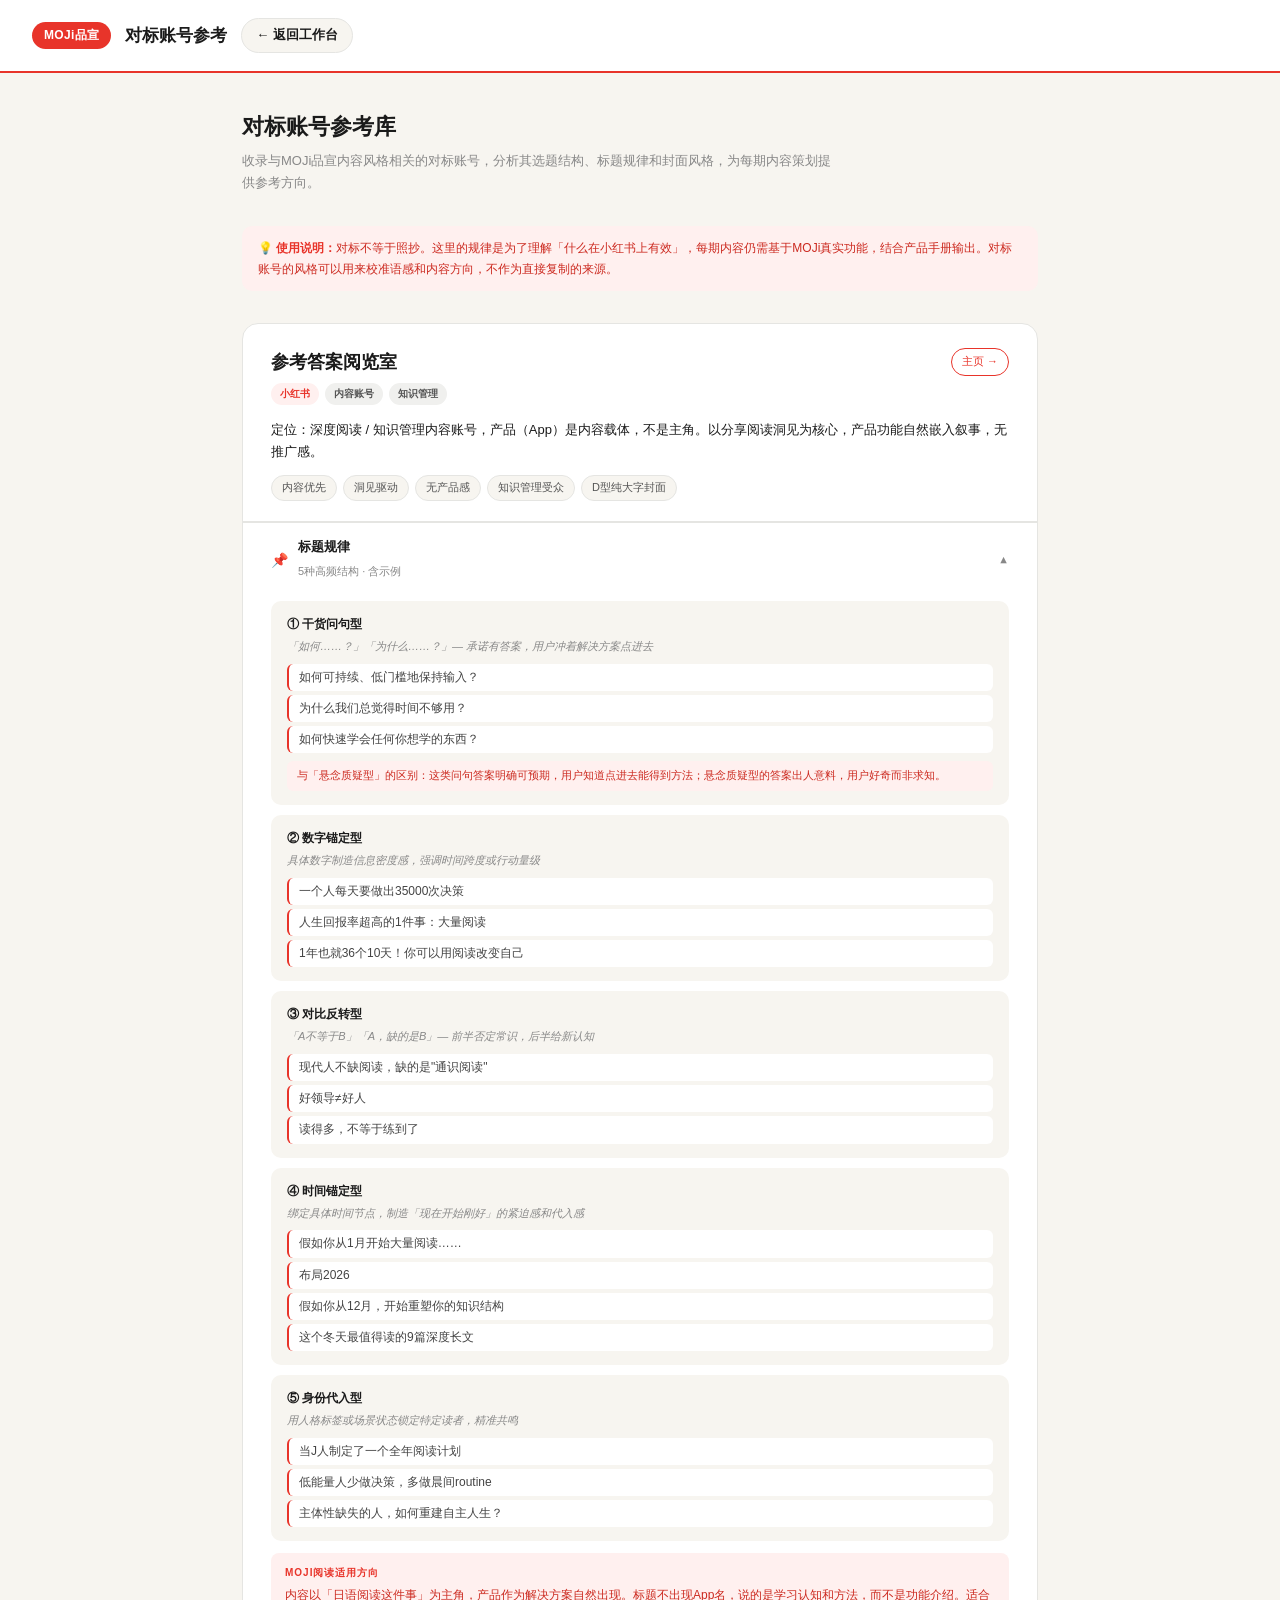
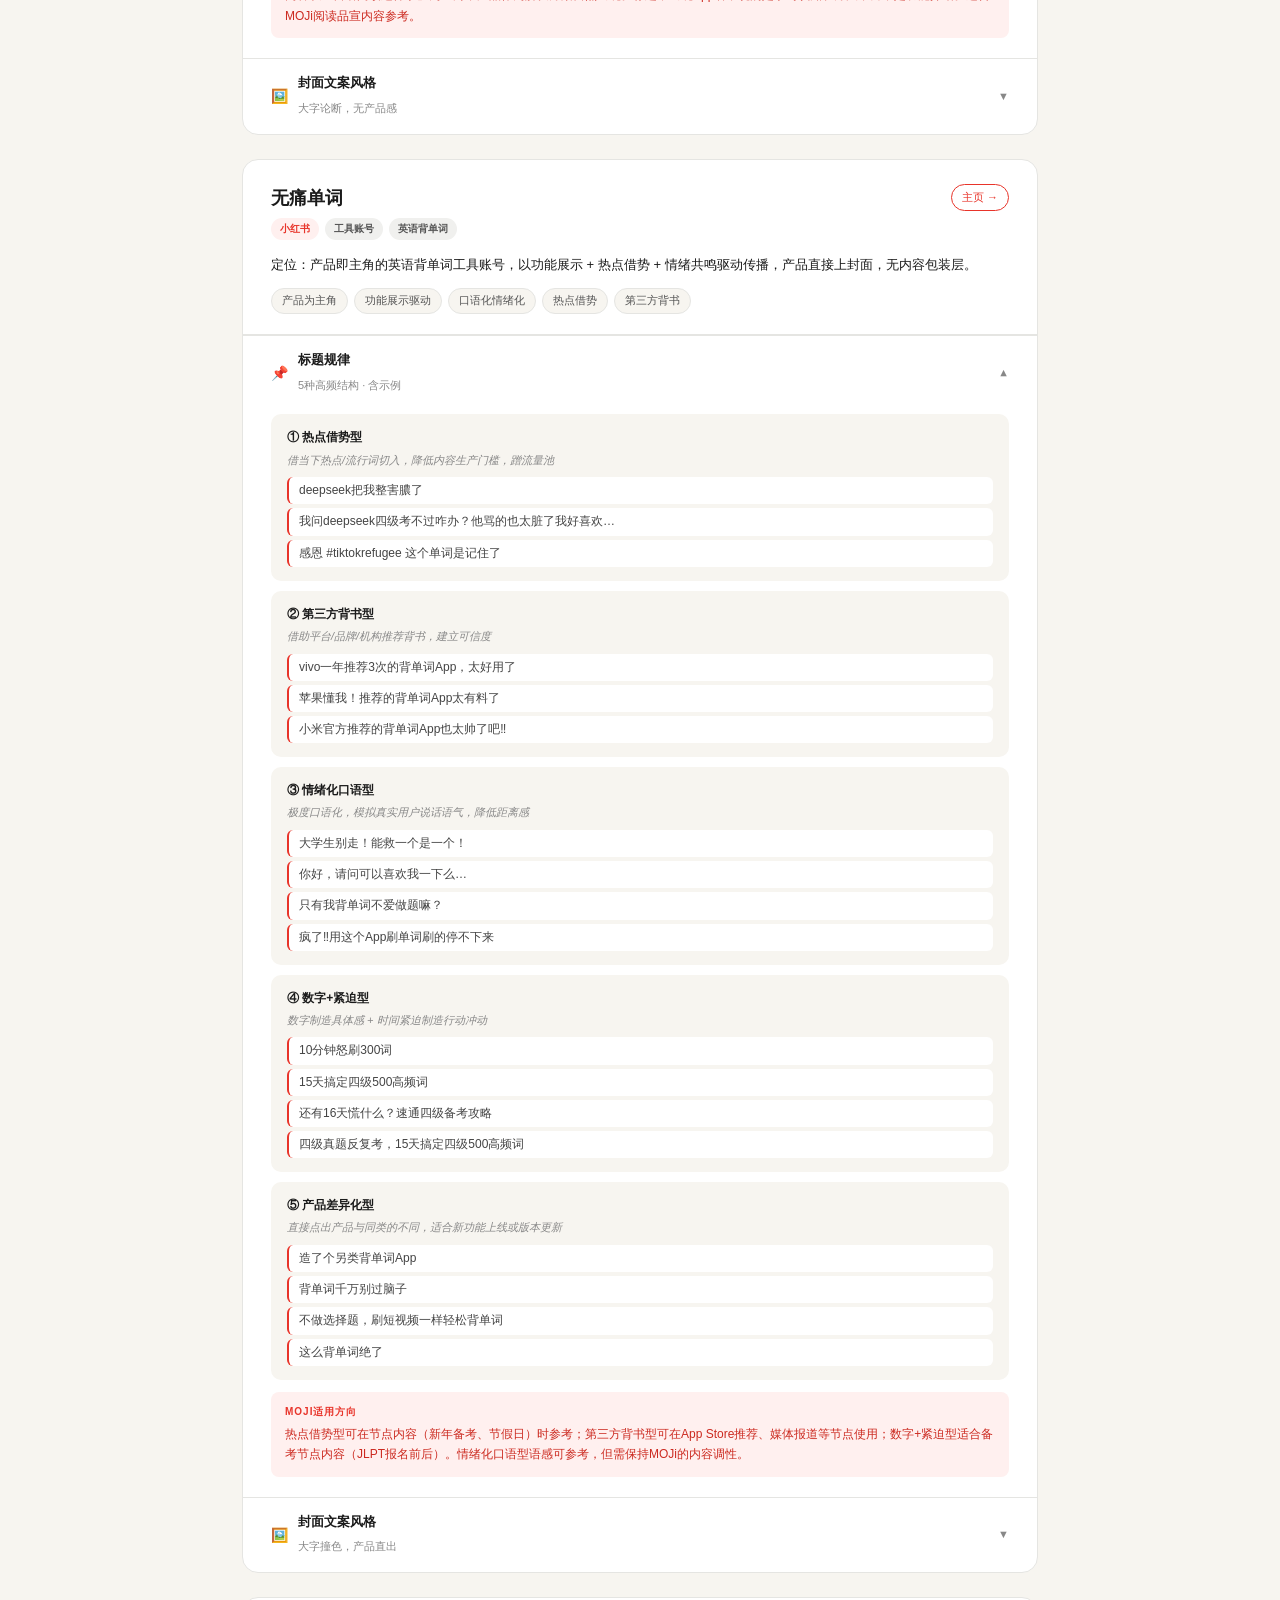
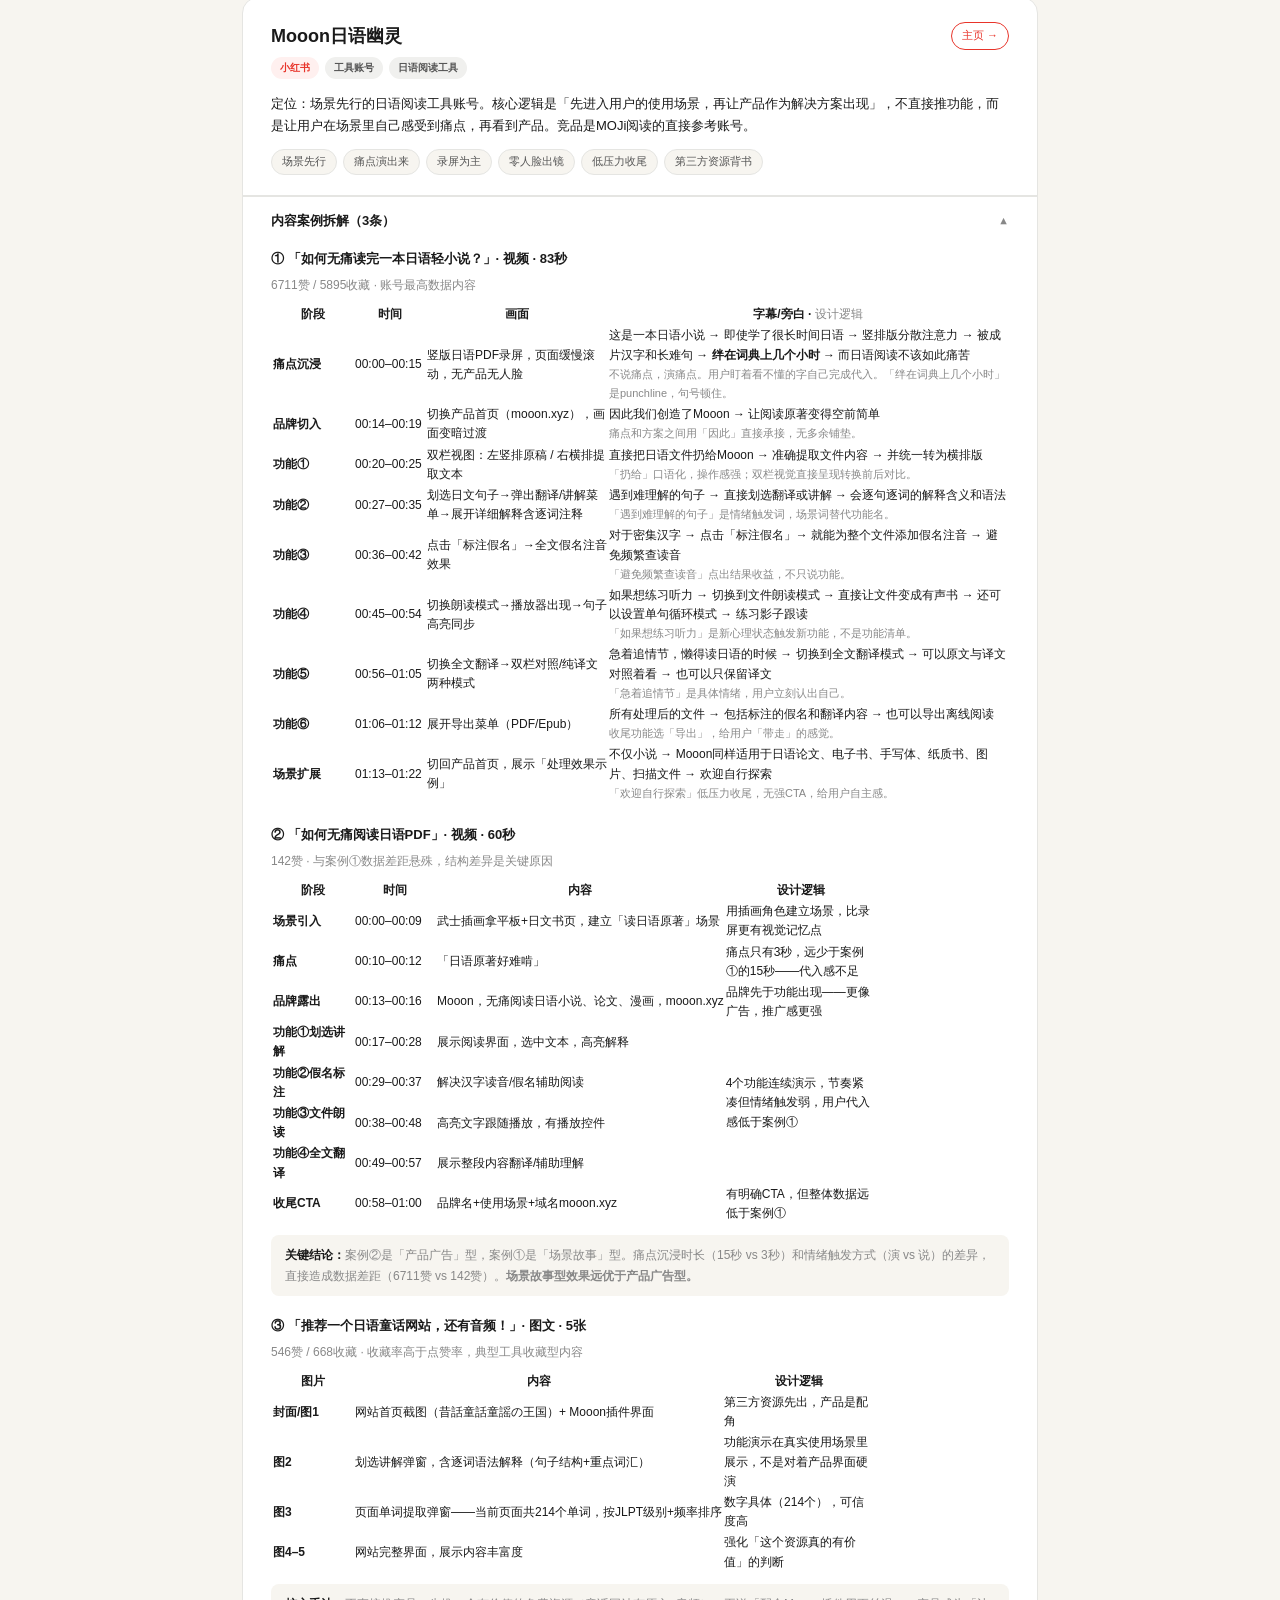
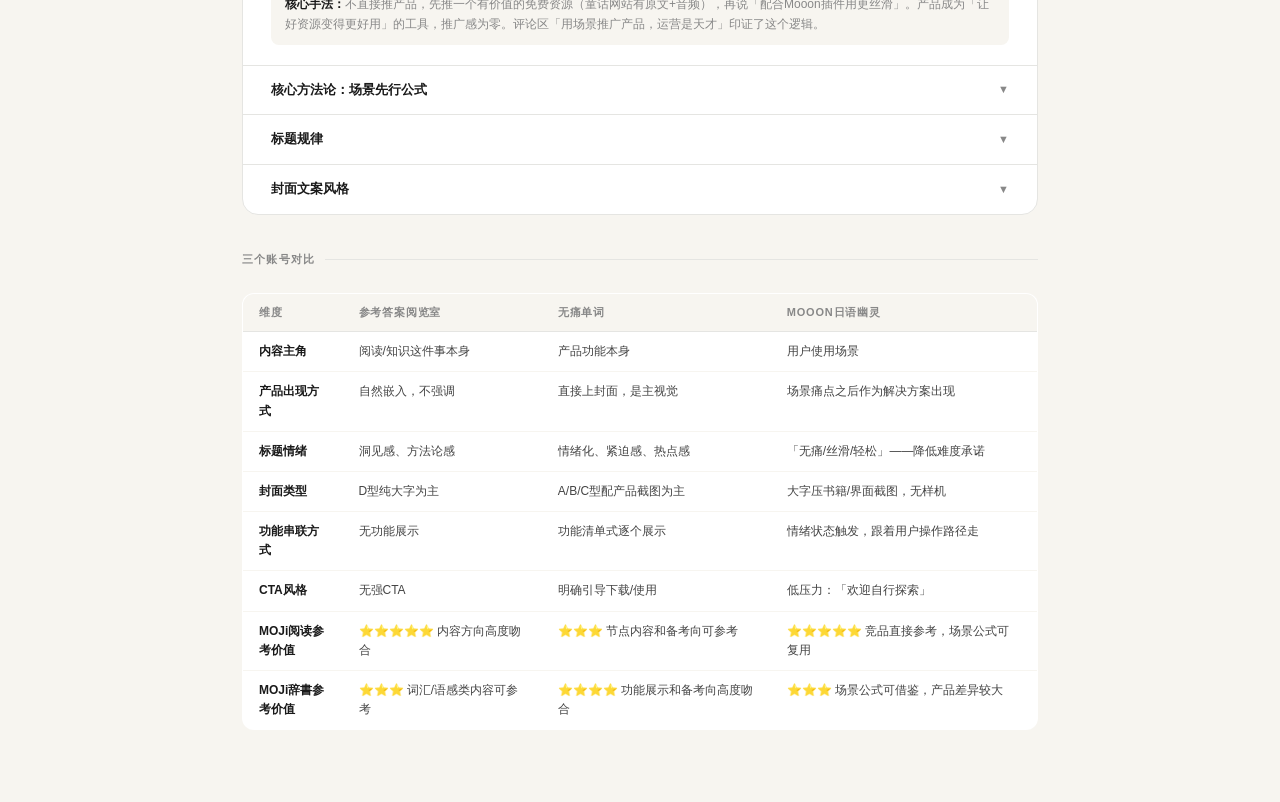
==== commit ce152eb1: "Add files via upload" ====
--- a/moji_benchmark.html
+++ b/moji_benchmark.html
@@ -385,7 +385,7 @@
             <span class="badge badge-type">日语阅读工具</span>
           </div>
         </div>
-        <a href="https://www.xiaohongshu.com/user/profile/6760a99e000000000402d3f3" target="_blank" class="account-link">主页 →</a>
+        <a href="https://www.xiaohongshu.com/user/profile/62426036000000001000fa36" target="_blank" class="account-link">主页 →</a>
       </div>
       <div class="account-position">定位：场景先行的日语阅读工具账号。核心逻辑是「先进入用户的使用场景，再让产品作为解决方案出现」，不直接推功能，而是让用户在场景里自己感受到痛点，再看到产品。竞品是MOJi阅读的直接参考账号。</div>
       <div class="account-tags">
@@ -414,71 +414,62 @@
             <div style="font-size:12px;color:var(--gray);margin-bottom:8px">6711赞 / 5895收藏 · 账号最高数据内容</div>
             <table class="compare-table" style="font-size:12px">
               <thead>
-                <tr><th style="width:80px">阶段</th><th style="width:80px">时间</th><th>画面</th><th>字幕/旁白</th><th style="width:130px">设计逻辑</th></tr>
+                <tr><th style="width:80px">阶段</th><th style="width:70px">时间</th><th style="width:180px">画面</th><th>字幕/旁白 · <span style="font-weight:400;color:var(--gray)">设计逻辑</span></th></tr>
               </thead>
               <tbody>
                 <tr>
                   <td><strong>痛点沉浸</strong></td>
                   <td>00:00–00:15</td>
                   <td>竖版日语PDF录屏，页面缓慢滚动，无产品无人脸</td>
-                  <td>这是一本日语小说 → 即使学了很长时间日语 → 竖排版分散注意力 → 被成片汉字和长难句 → <strong>绊在词典上几个小时</strong> → 而日语阅读不该如此痛苦</td>
-                  <td>不说痛点，演痛点。用户盯着看不懂的字，自己完成代入。「绊在词典上几个小时」是punchline，句号顿住</td>
+                  <td>这是一本日语小说 → 即使学了很长时间日语 → 竖排版分散注意力 → 被成片汉字和长难句 → <strong>绊在词典上几个小时</strong> → 而日语阅读不该如此痛苦<br><span style="color:var(--gray);font-size:11px">不说痛点，演痛点。用户盯着看不懂的字自己完成代入。「绊在词典上几个小时」是punchline，句号顿住。</span></td>
                 </tr>
                 <tr>
                   <td><strong>品牌切入</strong></td>
                   <td>00:14–00:19</td>
                   <td>切换产品首页（mooon.xyz），画面变暗过渡</td>
-                  <td>因此我们创造了Mooon → 让阅读原著变得空前简单</td>
-                  <td>痛点和方案之间用「因此」直接承接，无多余铺垫</td>
+                  <td>因此我们创造了Mooon → 让阅读原著变得空前简单<br><span style="color:var(--gray);font-size:11px">痛点和方案之间用「因此」直接承接，无多余铺垫。</span></td>
                 </tr>
                 <tr>
                   <td><strong>功能①</strong></td>
                   <td>00:20–00:25</td>
                   <td>双栏视图：左竖排原稿 / 右横排提取文本</td>
-                  <td>直接把日语文件扔给Mooon → 准确提取文件内容 → 并统一转为横排版</td>
-                  <td>「扔给」口语化，操作感强；双栏视觉直接呈现转换前后对比</td>
+                  <td>直接把日语文件扔给Mooon → 准确提取文件内容 → 并统一转为横排版<br><span style="color:var(--gray);font-size:11px">「扔给」口语化，操作感强；双栏视觉直接呈现转换前后对比。</span></td>
                 </tr>
                 <tr>
                   <td><strong>功能②</strong></td>
                   <td>00:27–00:35</td>
                   <td>划选日文句子→弹出翻译/讲解菜单→展开详细解释含逐词注释</td>
-                  <td>遇到难理解的句子 → 直接划选翻译或讲解 → 会逐句逐词的解释含义和语法</td>
-                  <td>情绪触发词「遇到难理解的句子」——场景词替代功能名</td>
+                  <td>遇到难理解的句子 → 直接划选翻译或讲解 → 会逐句逐词的解释含义和语法<br><span style="color:var(--gray);font-size:11px">「遇到难理解的句子」是情绪触发词，场景词替代功能名。</span></td>
                 </tr>
                 <tr>
                   <td><strong>功能③</strong></td>
                   <td>00:36–00:42</td>
                   <td>点击「标注假名」→全文假名注音效果</td>
-                  <td>对于密集汉字 → 点击「标注假名」→ 就能为整个文件添加假名注音 → 避免频繁查读音</td>
-                  <td>「避免频繁查读音」点出了结果收益，不只说功能</td>
+                  <td>对于密集汉字 → 点击「标注假名」→ 就能为整个文件添加假名注音 → 避免频繁查读音<br><span style="color:var(--gray);font-size:11px">「避免频繁查读音」点出结果收益，不只说功能。</span></td>
                 </tr>
                 <tr>
                   <td><strong>功能④</strong></td>
                   <td>00:45–00:54</td>
                   <td>切换朗读模式→播放器出现→句子高亮同步</td>
-                  <td>如果想练习听力 → 切换到文件朗读模式 → 直接让文件变成有声书 → 还可以设置单句循环模式 → 练习影子跟读</td>
-                  <td>「如果想练习听力」——新的心理状态触发新功能，不是功能清单</td>
+                  <td>如果想练习听力 → 切换到文件朗读模式 → 直接让文件变成有声书 → 还可以设置单句循环模式 → 练习影子跟读<br><span style="color:var(--gray);font-size:11px">「如果想练习听力」是新心理状态触发新功能，不是功能清单。</span></td>
                 </tr>
                 <tr>
                   <td><strong>功能⑤</strong></td>
                   <td>00:56–01:05</td>
                   <td>切换全文翻译→双栏对照/纯译文两种模式</td>
-                  <td>急着追情节，懒得读日语的时候 → 切换到全文翻译模式 → 可以原文与译文对照着看 → 也可以只保留译文</td>
-                  <td>「急着追情节」是具体情绪，用户立刻认出自己</td>
+                  <td>急着追情节，懒得读日语的时候 → 切换到全文翻译模式 → 可以原文与译文对照着看 → 也可以只保留译文<br><span style="color:var(--gray);font-size:11px">「急着追情节」是具体情绪，用户立刻认出自己。</span></td>
                 </tr>
                 <tr>
                   <td><strong>功能⑥</strong></td>
                   <td>01:06–01:12</td>
                   <td>展开导出菜单（PDF/Epub）</td>
-                  <td>所有处理后的文件 → 包括标注的假名和翻译内容 → 也可以导出离线阅读</td>
-                  <td>收尾功能选「导出」，给用户「带走」的感觉</td>
+                  <td>所有处理后的文件 → 包括标注的假名和翻译内容 → 也可以导出离线阅读<br><span style="color:var(--gray);font-size:11px">收尾功能选「导出」，给用户「带走」的感觉。</span></td>
                 </tr>
                 <tr>
                   <td><strong>场景扩展</strong></td>
                   <td>01:13–01:22</td>
                   <td>切回产品首页，展示「处理效果示例」</td>
-                  <td>不仅小说 → Mooon同样适用于日语论文、电子书、手写体、纸质书、图片、扫描文件 → 欢迎自行探索</td>
-                  <td>「欢迎自行探索」低压力收尾，无强CTA，给用户自主感</td>
+                  <td>不仅小说 → Mooon同样适用于日语论文、电子书、手写体、纸质书、图片、扫描文件 → 欢迎自行探索<br><span style="color:var(--gray);font-size:11px">「欢迎自行探索」低压力收尾，无强CTA，给用户自主感。</span></td>
                 </tr>
               </tbody>
             </table>
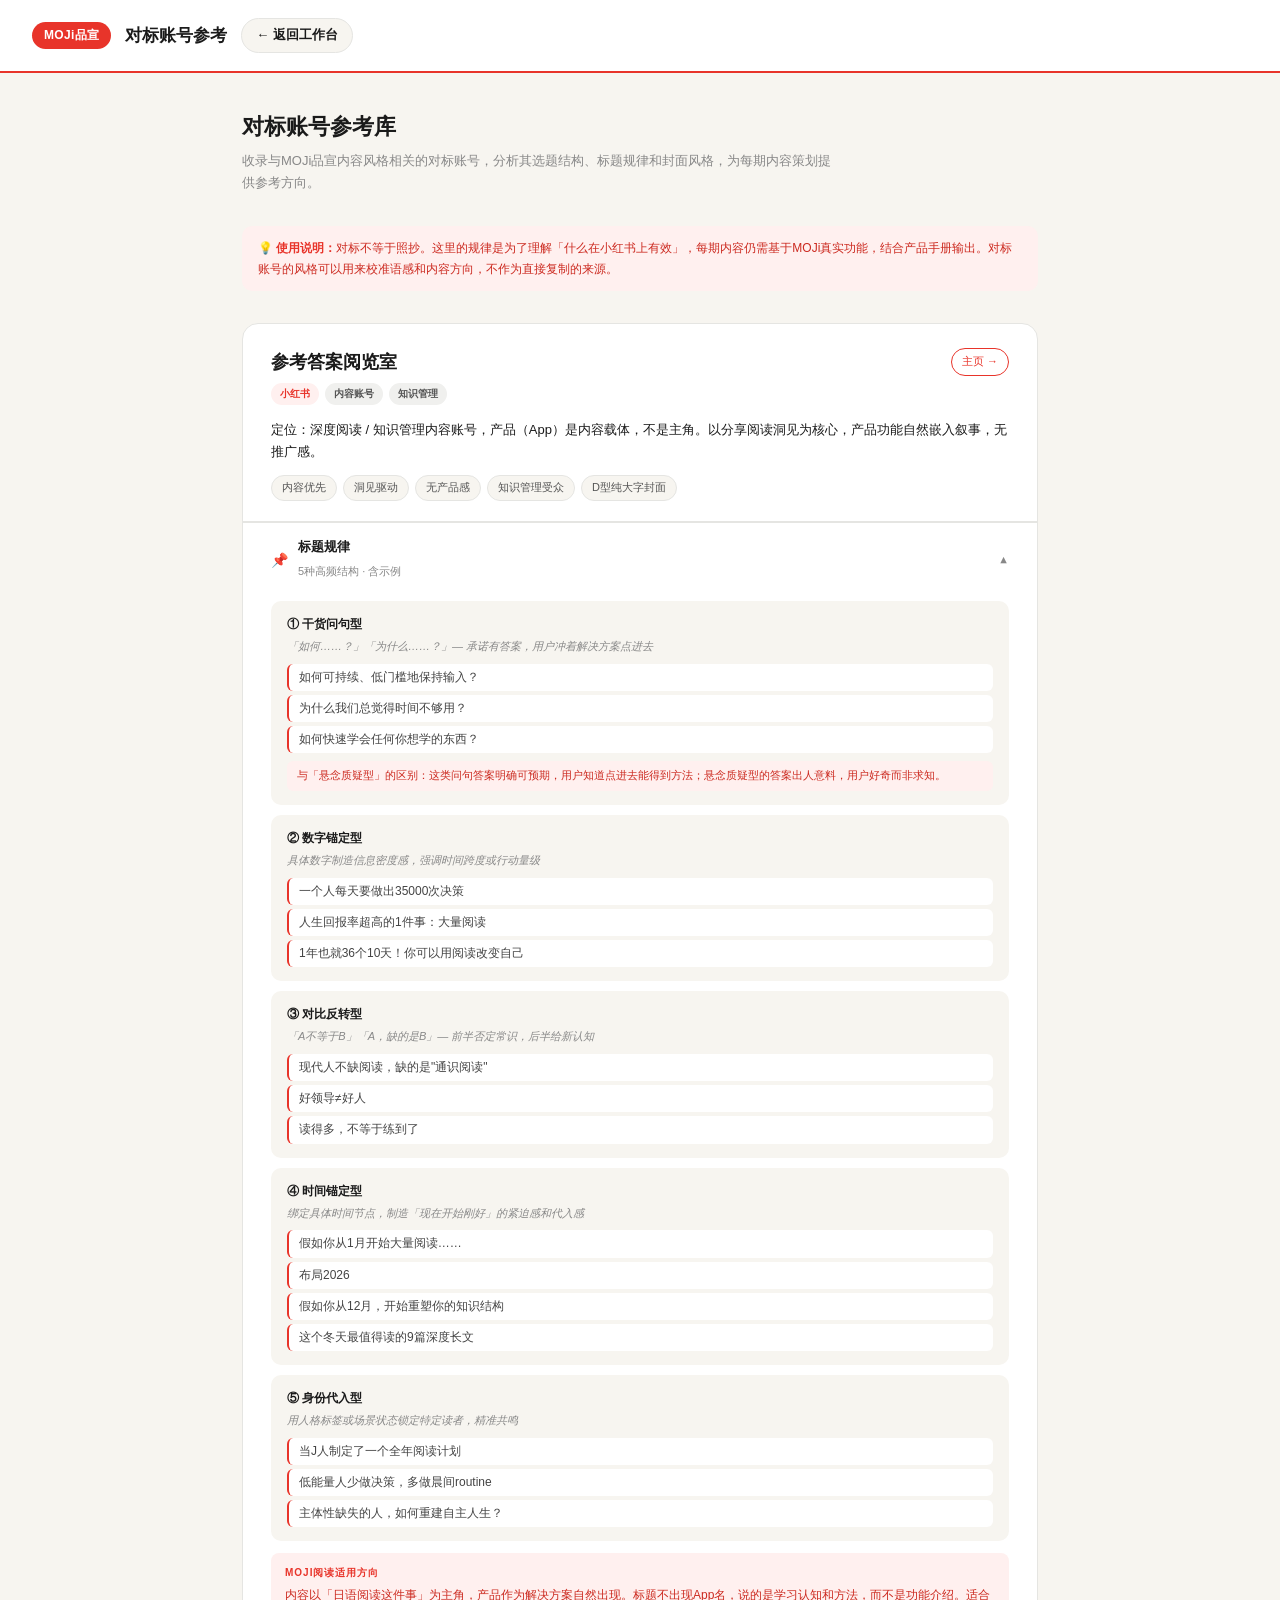
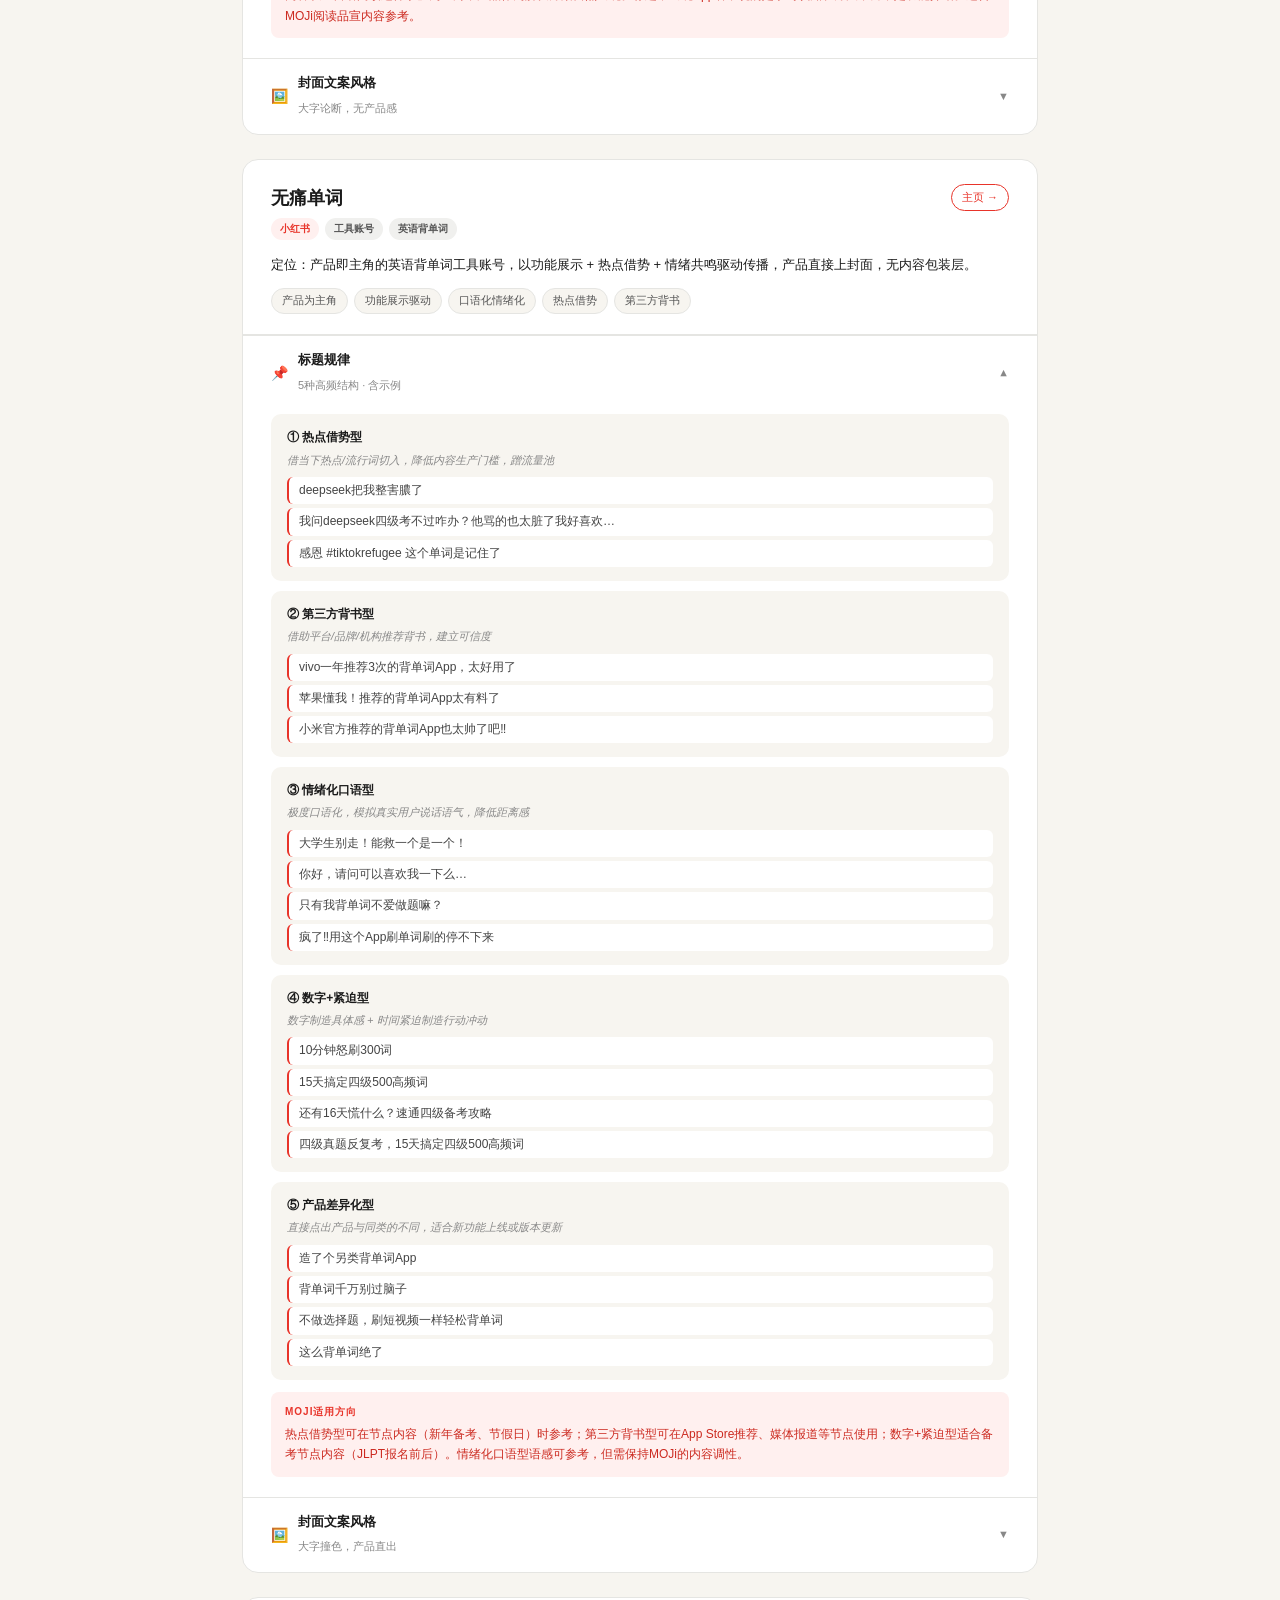
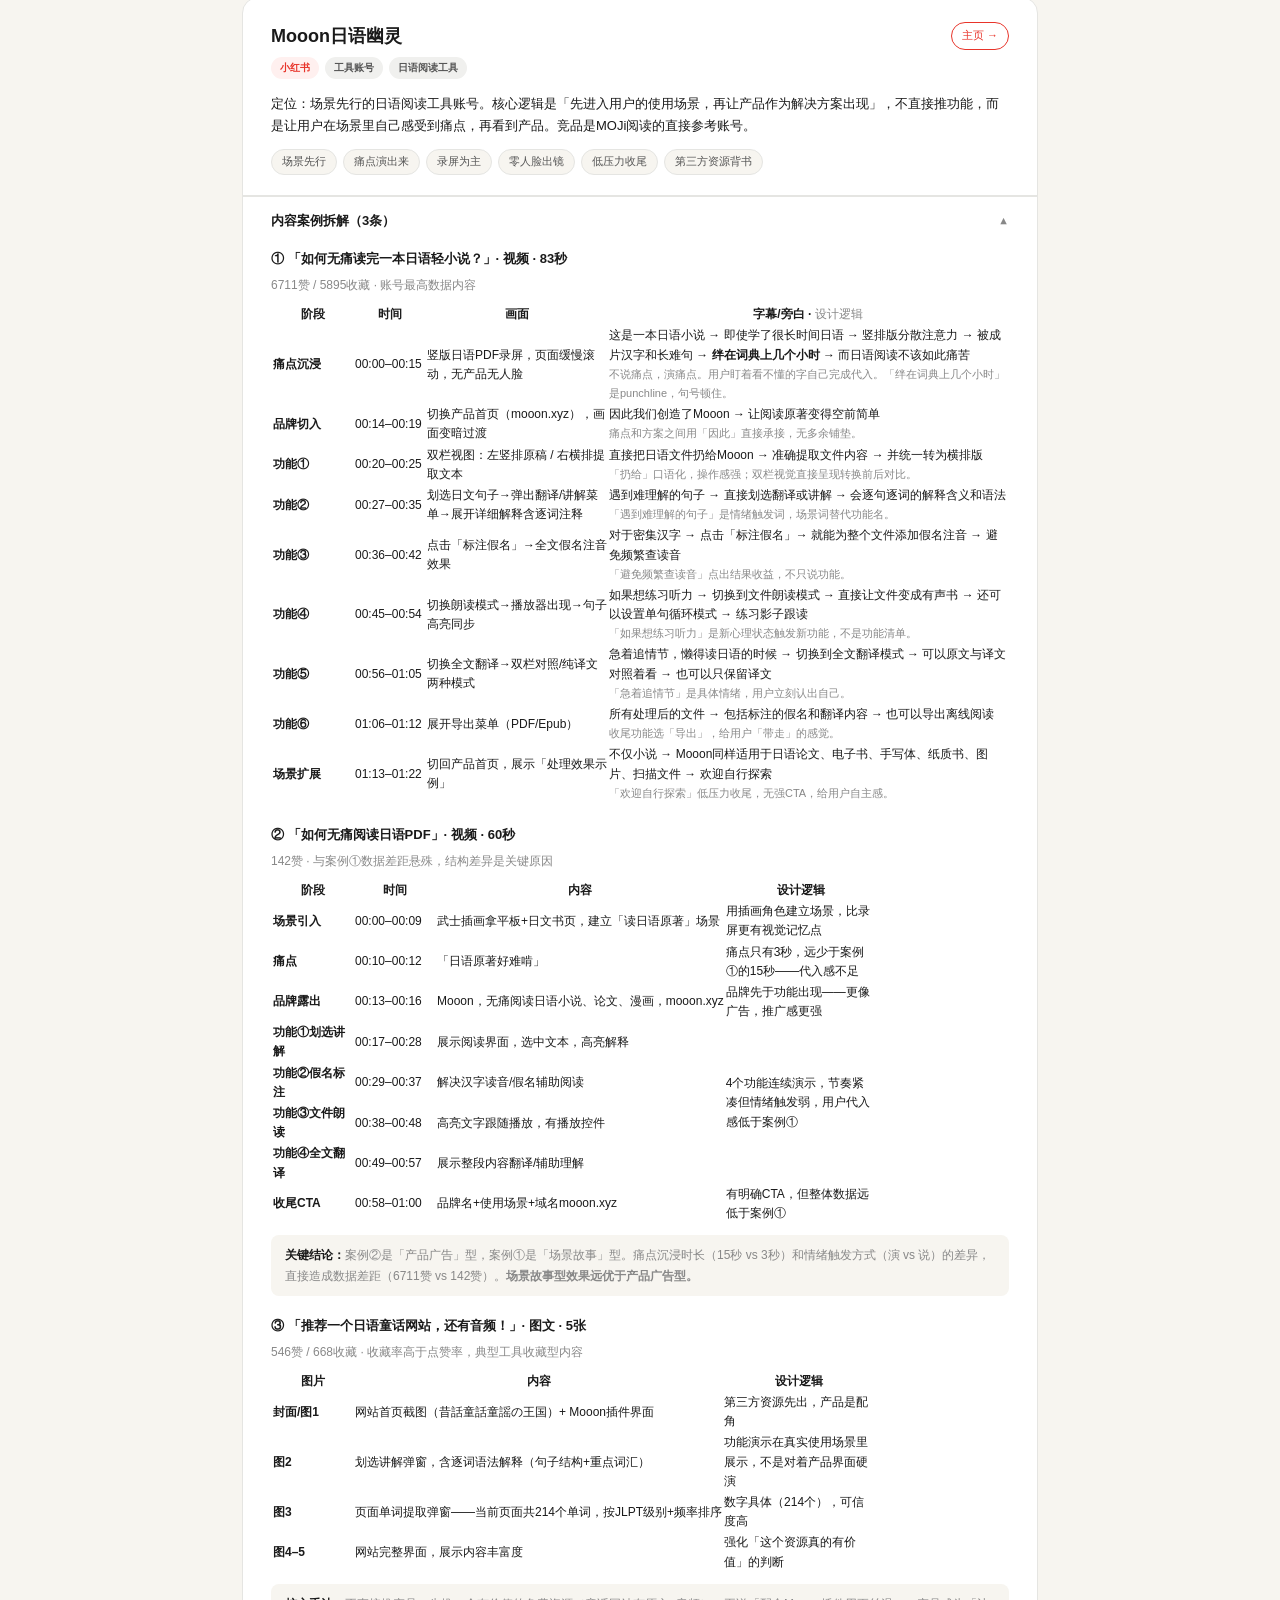
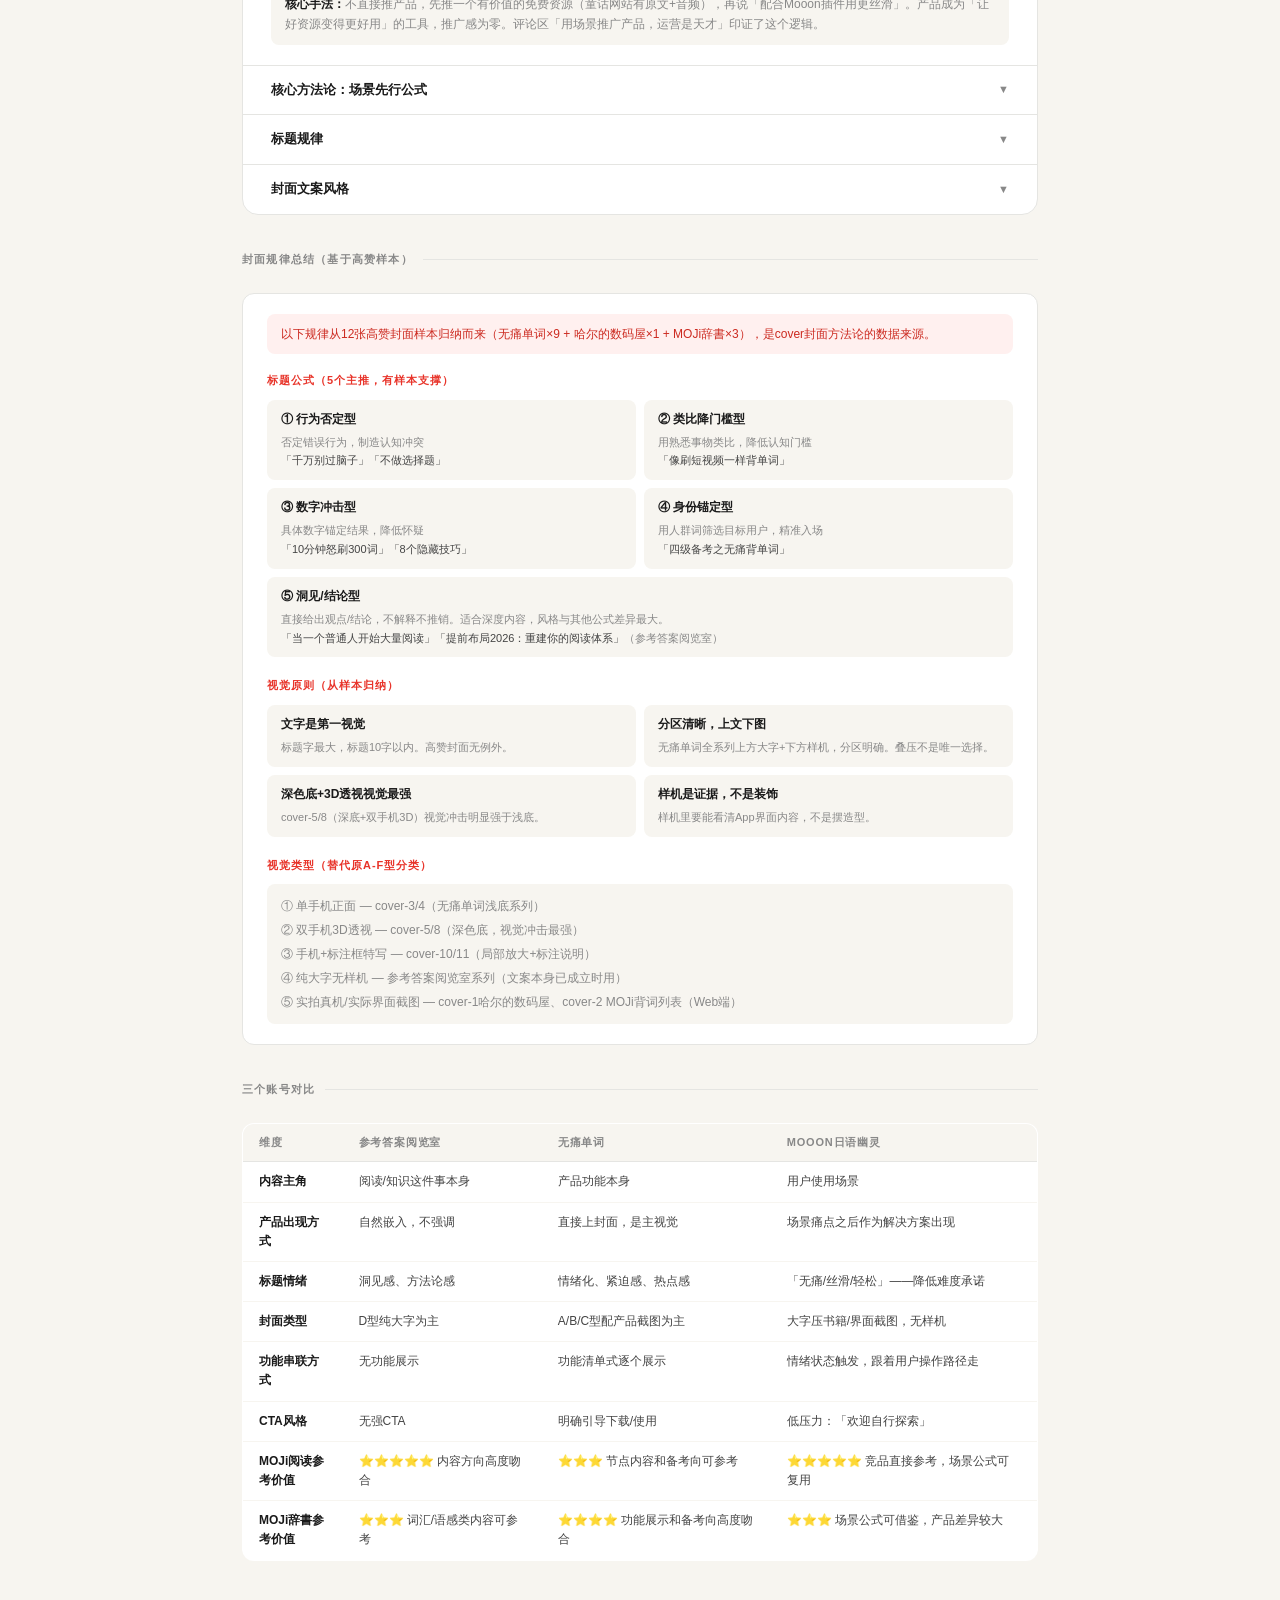
==== commit 0bbd7353: "Add files via upload" ====
--- a/moji_benchmark.html
+++ b/moji_benchmark.html
@@ -210,20 +210,20 @@
         <div class="collapse-body">
           <div class="cover-style-grid">
             <div class="cover-style-card">
-              <div class="cover-style-label">文字特征</div>
-              <div class="cover-style-content">大字、论断式，不是疑问式。直接放核心观点，不解释、不铺垫。像在分享一个洞见，而不是推销产品。</div>
-            </div>
-            <div class="cover-style-card">
-              <div class="cover-style-label">视觉特征</div>
-              <div class="cover-style-content">D型为主（纯大字无手机），偶尔配手机截图作辅助视觉。文字是主角，画面是背景。无产品logo主导版面。</div>
+              <div class="cover-style-label">标题公式</div>
+              <div class="cover-style-content">洞见/结论型。直接放观点，不问句，不解释。读起来像在分享一个你不知道的结论，而不是推销东西。</div>
+            </div>
+            <div class="cover-style-card">
+              <div class="cover-style-label">视觉</div>
+              <div class="cover-style-content">纯大字无样机为主，偶尔配书籍/文章截图作背景。文字永远是主角，画面是氛围。无产品logo主导版面。</div>
             </div>
             <div class="cover-style-card">
               <div class="cover-style-label">色调</div>
-              <div class="cover-style-content">克制、低饱和。黑白灰为主，无撞色，无促销感。视觉语言传递的是「知识/深度」而非「工具/促销」。</div>
-            </div>
-            <div class="cover-style-card">
-              <div class="cover-style-label">示例封面文案</div>
-              <div class="cover-style-content">「像刷小红书一样刷文章」<br>「深度阅读，就是节约时间」<br>「每一次阅读，都是复利」</div>
+              <div class="cover-style-content">克制低饱和，黑白灰为主，无撞色，无促销感。传递「知识/深度」而非「工具/功能」。</div>
+            </div>
+            <div class="cover-style-card">
+              <div class="cover-style-label">高赞封面标题（真实样本）</div>
+              <div class="cover-style-content">「当一个普通人开始大量阅读」<br>「提前布局2026：重建你的阅读体系」<br>「每日1篇深度长文」</div>
             </div>
           </div>
         </div>
@@ -350,20 +350,50 @@
         <div class="collapse-body">
           <div class="cover-style-grid">
             <div class="cover-style-card">
-              <div class="cover-style-label">文字特征</div>
-              <div class="cover-style-content">大字撞色，极度口语化，情绪浓度高。封面直接标注产品名，像用户自发晒图，不像品牌广告。</div>
-            </div>
-            <div class="cover-style-card">
-              <div class="cover-style-label">视觉特征</div>
-              <div class="cover-style-content">产品截图/App Icon直接上封面，A/B/C型为主。配色高饱和（橙+绿+黑+白），视觉冲击强，无克制感。</div>
+              <div class="cover-style-label">标题公式</div>
+              <div class="cover-style-content">行为否定型、类比降门槛型、数字冲击型为主。口语化、情绪浓度高，直接否定错误行为或给出极低成本的承诺。</div>
+            </div>
+            <div class="cover-style-card">
+              <div class="cover-style-label">视觉</div>
+              <div class="cover-style-content">App截图套样机，上方大字+下方样机分区清晰。深色底搭配3D透视手机视觉冲击最强（见cover-5/8）。</div>
             </div>
             <div class="cover-style-card">
               <div class="cover-style-label">色调</div>
-              <div class="cover-style-content">橙色、绿色、黑色为主色，高对比度。传递活力、轻松、年轻化氛围，与「无痛」品牌调性一致。</div>
-            </div>
-            <div class="cover-style-card">
-              <div class="cover-style-label">示例封面文案</div>
-              <div class="cover-style-content">「背单词千万别过脑子」<br>「抱紧佛脚，四级必过」<br>「BANG！一键背单词」</div>
+              <div class="cover-style-content">高饱和高对比。深底/浅底均有，深底更抓眼。无克制感，传递活力、轻松、年轻化。</div>
+            </div>
+            <div class="cover-style-card">
+              <div class="cover-style-label">高赞封面标题（真实样本）</div>
+              <div class="cover-style-content">「背单词千万别过脑子」<br>「像刷短视频一样背单词」<br>「10分钟怒刷300词」<br>「四级备考之无痛背单词」<br>「我们为啥执着于英英释义」</div>
+            </div>
+          </div>
+          <!-- 封面图 -->
+          <div style="margin-top:14px">
+            <div class="cover-style-label" style="margin-bottom:8px">封面图样本</div>
+            <div style="display:flex;gap:8px;overflow-x:auto;padding-bottom:4px">
+              <figure style="margin:0;flex-shrink:0;width:100px">
+                <img src="images/cover-3.png" style="width:100%;border-radius:6px;border:1px solid #EEE;cursor:pointer" onclick="openLightbox(this.src)">
+                <figcaption style="font-size:10px;color:#888;margin-top:4px;text-align:center">千万别过脑子</figcaption>
+              </figure>
+              <figure style="margin:0;flex-shrink:0;width:100px">
+                <img src="images/cover-4.png" style="width:100%;border-radius:6px;border:1px solid #EEE;cursor:pointer" onclick="openLightbox(this.src)">
+                <figcaption style="font-size:10px;color:#888;margin-top:4px;text-align:center">像刷短视频一样</figcaption>
+              </figure>
+              <figure style="margin:0;flex-shrink:0;width:100px">
+                <img src="images/cover-5.png" style="width:100%;border-radius:6px;border:1px solid #EEE;cursor:pointer" onclick="openLightbox(this.src)">
+                <figcaption style="font-size:10px;color:#888;margin-top:4px;text-align:center">背单词的异类（深底）</figcaption>
+              </figure>
+              <figure style="margin:0;flex-shrink:0;width:100px">
+                <img src="images/cover-8.png" style="width:100%;border-radius:6px;border:1px solid #EEE;cursor:pointer" onclick="openLightbox(this.src)">
+                <figcaption style="font-size:10px;color:#888;margin-top:4px;text-align:center">10分钟怒刷300词（深底）</figcaption>
+              </figure>
+              <figure style="margin:0;flex-shrink:0;width:100px">
+                <img src="images/cover-10.png" style="width:100%;border-radius:6px;border:1px solid #EEE;cursor:pointer" onclick="openLightbox(this.src)">
+                <figcaption style="font-size:10px;color:#888;margin-top:4px;text-align:center">四级备考（放大镜）</figcaption>
+              </figure>
+              <figure style="margin:0;flex-shrink:0;width:100px">
+                <img src="images/cover-11.png" style="width:100%;border-radius:6px;border:1px solid #EEE;cursor:pointer" onclick="openLightbox(this.src)">
+                <figcaption style="font-size:10px;color:#888;margin-top:4px;text-align:center">英英释义（标注框）</figcaption>
+              </figure>
             </div>
           </div>
         </div>
@@ -585,21 +615,22 @@
           <div class="collapse-arrow">▼</div>
         </div>
         <div class="collapse-body">
-          <div class="two-col" style="display:grid;grid-template-columns:1fr 1fr;gap:12px">
-            <div style="background:var(--bg);border-radius:8px;padding:12px 14px;font-size:12px;color:var(--gray);line-height:1.8">
-              <div style="font-weight:700;color:var(--black);margin-bottom:6px">✅ 封面规律</div>
-              白底 + Mooon Logo左上角<br>
-              大字标题叠压在书籍/界面截图上，文字与画面融为一体<br>
-              主视觉用真实书籍封面或产品界面截图（无手机样机）<br>
-              字体：粗黑，信息密度低，适合快速扫读<br>
-              高赞封面（6711）：书籍封面+大字，视觉冲击强
-            </div>
-            <div style="background:var(--bg);border-radius:8px;padding:12px 14px;font-size:12px;color:var(--gray);line-height:1.8">
-              <div style="font-weight:700;color:var(--black);margin-bottom:6px">📌 MOJi对照</div>
-              封面用真实App截图 > 手机样机 > 纯动画<br>
-              标题大字直接压在截图上，不要分割线<br>
-              「无痛/丝滑/轻松」情绪词可嵌入封面标题<br>
-              封面主视觉可用MOJi阅读中的日语原著截图，强化「真实阅读场景」
+          <div class="cover-style-grid">
+            <div class="cover-style-card">
+              <div class="cover-style-label">标题公式</div>
+              <div class="cover-style-content">「如何/怎样 + 无痛/丝滑/轻松 + 动词 + 日语内容类型」。情绪词矩阵：无痛→丝滑→轻松，程度递减，覆盖不同焦虑强度的用户。</div>
+            </div>
+            <div class="cover-style-card">
+              <div class="cover-style-label">视觉</div>
+              <div class="cover-style-content">白底+大字直接叠压在真实书籍封面或产品界面截图上，无手机样机。文字是主角，截图是场景证明。</div>
+            </div>
+            <div class="cover-style-card">
+              <div class="cover-style-label">高赞封面标题（真实样本）</div>
+              <div class="cover-style-content">「如何无痛读完一本日语轻小说？」（6711赞）<br>「无痛阅读任何日语PDF」<br>「无痛阅读日语竖版小说」</div>
+            </div>
+            <div class="cover-style-card">
+              <div class="cover-style-label">MOJi借鉴方向</div>
+              <div class="cover-style-content">「无痛」在阅读场景可直接借鉴；辞书场景可替换为「秒懂」「随查随走」。封面主视觉优先用真实App截图。</div>
             </div>
           </div>
         </div>
@@ -608,6 +639,82 @@
     </div>
   </div>
 
+
+  <!-- ───── 封面规律总结 ───── -->
+  <div class="section-divider">
+    <span class="section-divider-label">封面规律总结（基于高赞样本）</span>
+    <div class="section-divider-line"></div>
+  </div>
+
+  <div style="background:var(--white);border:1px solid var(--border);border-radius:12px;padding:20px 24px;margin-bottom:28px">
+
+    <div style="font-size:12px;color:var(--dark-red);background:var(--light-red);border-radius:8px;padding:10px 14px;margin-bottom:18px;line-height:1.7">
+      以下规律从12张高赞封面样本归纳而来（无痛单词×9 + 哈尔的数码屋×1 + MOJi辞書×3），是cover封面方法论的数据来源。
+    </div>
+
+    <!-- 标题公式 -->
+    <div style="margin-bottom:20px">
+      <div style="font-size:11px;font-weight:700;color:var(--red);letter-spacing:1px;text-transform:uppercase;margin-bottom:10px">标题公式（5个主推，有样本支撑）</div>
+      <div style="display:grid;grid-template-columns:1fr 1fr;gap:8px">
+        <div style="background:var(--bg);border-radius:8px;padding:10px 14px">
+          <div style="font-size:12px;font-weight:700;color:var(--black);margin-bottom:4px">① 行为否定型</div>
+          <div style="font-size:11px;color:var(--gray);line-height:1.7">否定错误行为，制造认知冲突<br><span style="color:#444">「千万别过脑子」「不做选择题」</span></div>
+        </div>
+        <div style="background:var(--bg);border-radius:8px;padding:10px 14px">
+          <div style="font-size:12px;font-weight:700;color:var(--black);margin-bottom:4px">② 类比降门槛型</div>
+          <div style="font-size:11px;color:var(--gray);line-height:1.7">用熟悉事物类比，降低认知门槛<br><span style="color:#444">「像刷短视频一样背单词」</span></div>
+        </div>
+        <div style="background:var(--bg);border-radius:8px;padding:10px 14px">
+          <div style="font-size:12px;font-weight:700;color:var(--black);margin-bottom:4px">③ 数字冲击型</div>
+          <div style="font-size:11px;color:var(--gray);line-height:1.7">具体数字锚定结果，降低怀疑<br><span style="color:#444">「10分钟怒刷300词」「8个隐藏技巧」</span></div>
+        </div>
+        <div style="background:var(--bg);border-radius:8px;padding:10px 14px">
+          <div style="font-size:12px;font-weight:700;color:var(--black);margin-bottom:4px">④ 身份锚定型</div>
+          <div style="font-size:11px;color:var(--gray);line-height:1.7">用人群词筛选目标用户，精准入场<br><span style="color:#444">「四级备考之无痛背单词」</span></div>
+        </div>
+        <div style="background:var(--bg);border-radius:8px;padding:10px 14px;grid-column:1/-1">
+          <div style="font-size:12px;font-weight:700;color:var(--black);margin-bottom:4px">⑤ 洞见/结论型</div>
+          <div style="font-size:11px;color:var(--gray);line-height:1.7">直接给出观点/结论，不解释不推销。适合深度内容，风格与其他公式差异最大。<br><span style="color:#444">「当一个普通人开始大量阅读」「提前布局2026：重建你的阅读体系」</span>（参考答案阅览室）</div>
+        </div>
+      </div>
+    </div>
+
+    <!-- 视觉原则 -->
+    <div style="margin-bottom:20px">
+      <div style="font-size:11px;font-weight:700;color:var(--red);letter-spacing:1px;text-transform:uppercase;margin-bottom:10px">视觉原则（从样本归纳）</div>
+      <div style="display:grid;grid-template-columns:1fr 1fr;gap:8px">
+        <div style="background:var(--bg);border-radius:8px;padding:10px 14px">
+          <div style="font-size:12px;font-weight:700;color:var(--black);margin-bottom:4px">文字是第一视觉</div>
+          <div style="font-size:11px;color:var(--gray);line-height:1.7">标题字最大，标题10字以内。高赞封面无例外。</div>
+        </div>
+        <div style="background:var(--bg);border-radius:8px;padding:10px 14px">
+          <div style="font-size:12px;font-weight:700;color:var(--black);margin-bottom:4px">分区清晰，上文下图</div>
+          <div style="font-size:11px;color:var(--gray);line-height:1.7">无痛单词全系列上方大字+下方样机，分区明确。叠压不是唯一选择。</div>
+        </div>
+        <div style="background:var(--bg);border-radius:8px;padding:10px 14px">
+          <div style="font-size:12px;font-weight:700;color:var(--black);margin-bottom:4px">深色底+3D透视视觉最强</div>
+          <div style="font-size:11px;color:var(--gray);line-height:1.7">cover-5/8（深底+双手机3D）视觉冲击明显强于浅底。</div>
+        </div>
+        <div style="background:var(--bg);border-radius:8px;padding:10px 14px">
+          <div style="font-size:12px;font-weight:700;color:var(--black);margin-bottom:4px">样机是证据，不是装饰</div>
+          <div style="font-size:11px;color:var(--gray);line-height:1.7">样机里要能看清App界面内容，不是摆造型。</div>
+        </div>
+      </div>
+    </div>
+
+    <!-- 视觉类型 -->
+    <div>
+      <div style="font-size:11px;font-weight:700;color:var(--red);letter-spacing:1px;text-transform:uppercase;margin-bottom:10px">视觉类型（替代原A-F型分类）</div>
+      <div style="font-size:12px;color:var(--gray);line-height:2;background:var(--bg);border-radius:8px;padding:10px 14px">
+        ① 单手机正面 — cover-3/4（无痛单词浅底系列）<br>
+        ② 双手机3D透视 — cover-5/8（深色底，视觉冲击最强）<br>
+        ③ 手机+标注框特写 — cover-10/11（局部放大+标注说明）<br>
+        ④ 纯大字无样机 — 参考答案阅览室系列（文案本身已成立时用）<br>
+        ⑤ 实拍真机/实际界面截图 — cover-1哈尔的数码屋、cover-2 MOJi背词列表（Web端）
+      </div>
+    </div>
+
+  </div>
 
   <!-- ───── 账号对比总结 ───── -->
   <div class="section-divider">
@@ -678,10 +785,18 @@
 
 </div>
 
+<div id="lb-overlay" style="display:none;position:fixed;inset:0;background:rgba(0,0,0,0.85);z-index:9999;align-items:center;justify-content:center;cursor:pointer" onclick="this.style.display='none'">
+  <img id="lb-img" style="max-width:90vw;max-height:90vh;border-radius:12px;object-fit:contain">
+</div>
+
 <script>
 function toggleCollapse(item) {
   item.classList.toggle('open');
 }
+function openLightbox(src) {
+  document.getElementById('lb-img').src = src;
+  document.getElementById('lb-overlay').style.display = 'flex';
+}
 </script>
 </body>
 </html>
